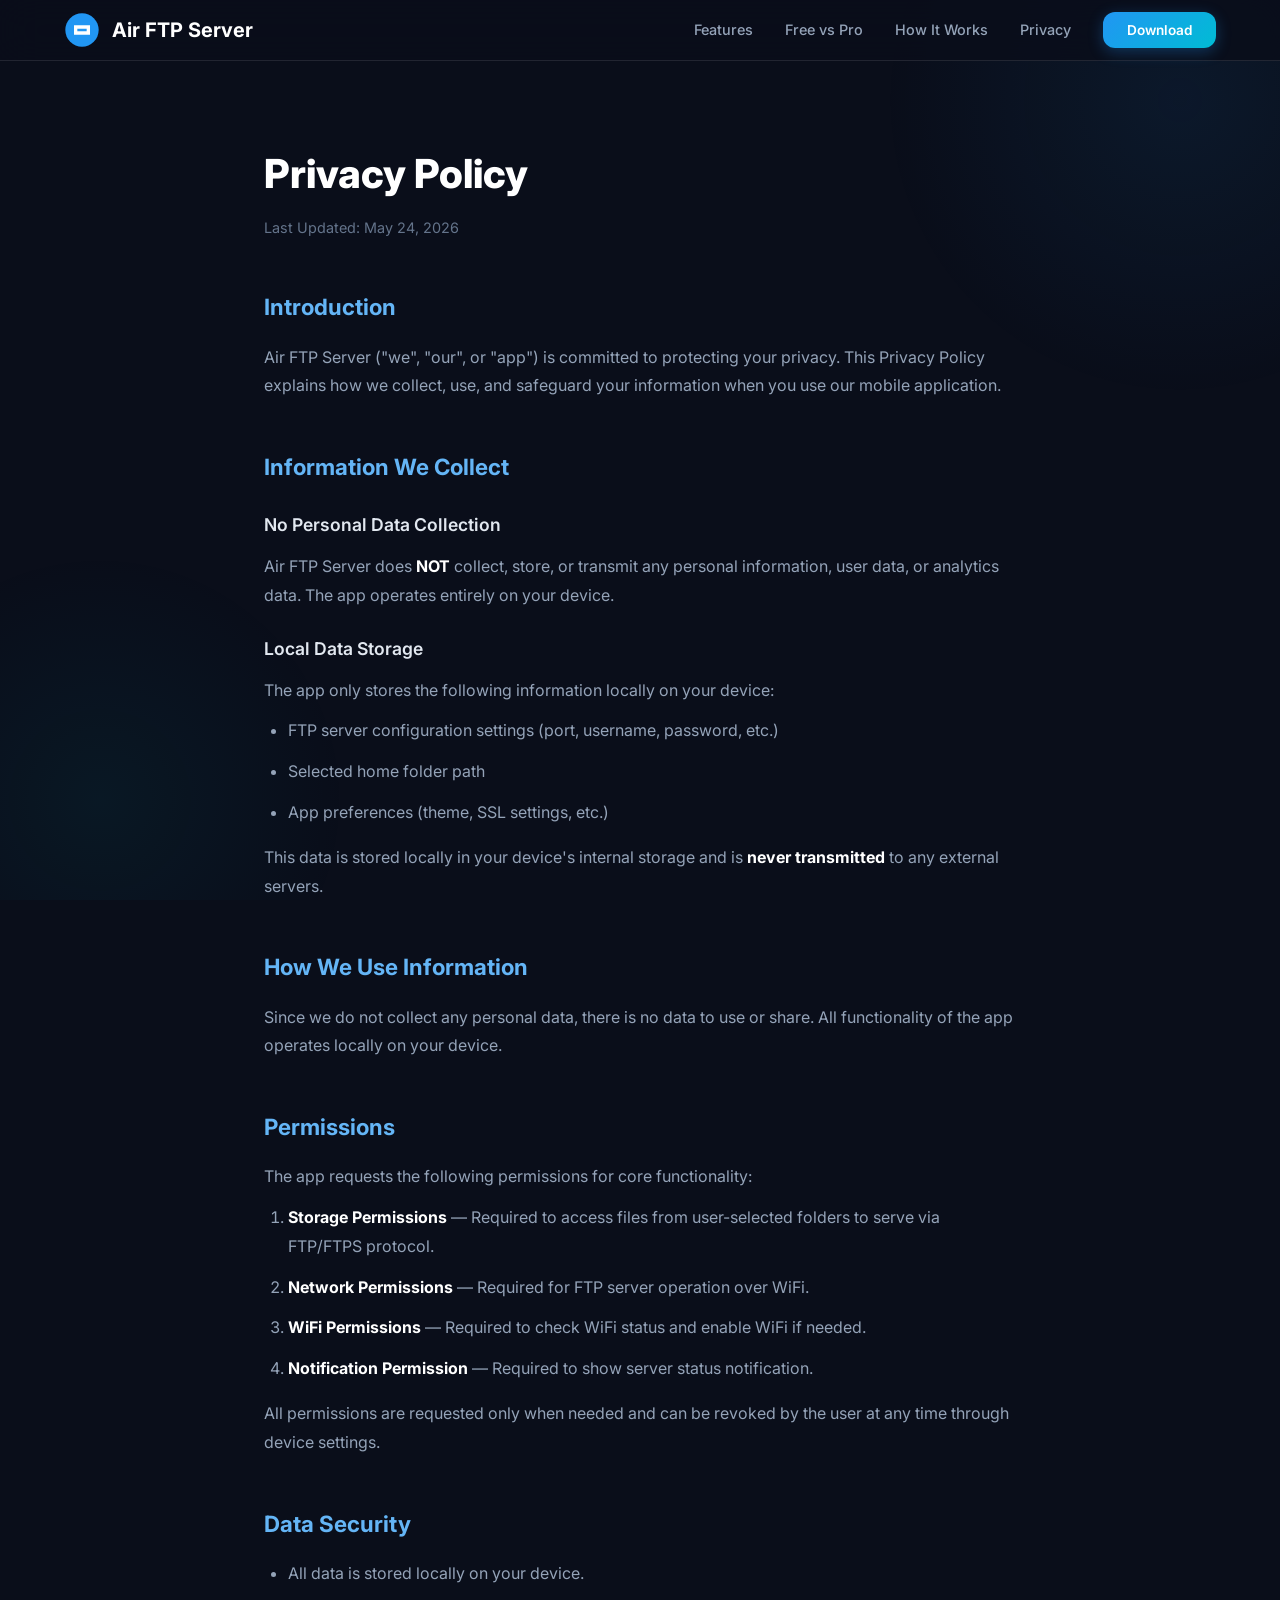
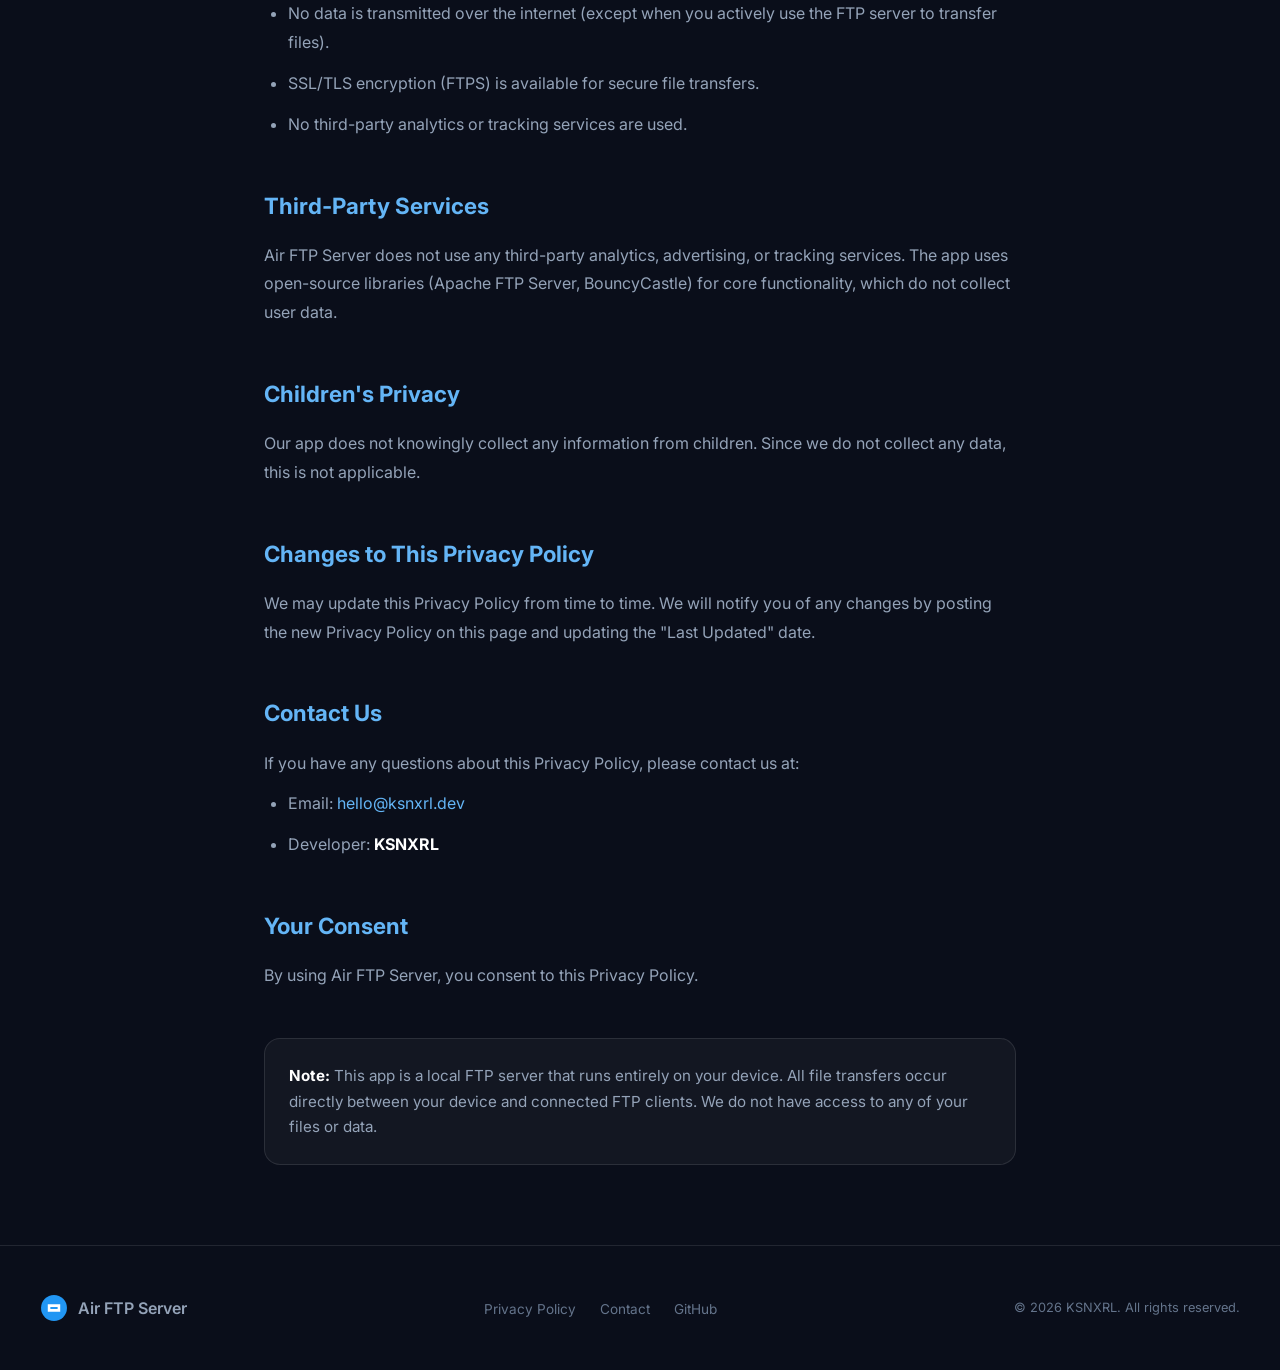
==== privacy.html @ 47eca58f "Initial commit of next-level premium Air FTP Server website" ====
<!DOCTYPE html>
<html lang="en">
<head>
    <meta charset="UTF-8">
    <meta name="viewport" content="width=device-width, initial-scale=1.0">
    <title>Privacy Policy — Air FTP Server</title>
    <meta name="description" content="Privacy Policy for Air FTP Server. We do not collect any personal data. Your privacy is our top priority.">
    <link rel="stylesheet" href="style.css">
    <link rel="icon" type="image/svg+xml" href="data:image/svg+xml,<svg xmlns='http://www.w3.org/2000/svg' viewBox='0 0 108 108'><circle cx='54' cy='54' r='50' fill='%232196F3'/><path d='M30,40 L78,40 L78,68 L30,68 Z M40,50 L68,50 L68,58 L40,58 Z' fill-rule='evenodd' fill='white'/></svg>">
</head>
<body>

    <!-- Animated Background -->
    <div class="bg-particles"></div>

    <!-- Navigation -->
    <nav class="navbar scrolled" id="navbar">
        <div class="nav-container">
            <a href="index.html" class="nav-brand">
                <svg viewBox="0 0 108 108" fill="none">
                    <circle cx="54" cy="54" r="50" fill="#2196F3"/>
                    <path d="M30,40 L78,40 L78,68 L30,68 Z M40,50 L68,50 L68,58 L40,58 Z" fill-rule="evenodd" fill="white"/>
                </svg>
                Air FTP Server
            </a>

            <ul class="nav-links" id="navLinks">
                <li><a href="index.html#features">Features</a></li>
                <li><a href="index.html#pro-features">Free vs Pro</a></li>
                <li><a href="index.html#how-it-works">How It Works</a></li>
                <li><a href="privacy.html">Privacy</a></li>
                <li><a href="index.html#download" class="nav-cta">Download</a></li>
            </ul>

            <button class="mobile-toggle" id="mobileToggle" aria-label="Toggle Menu">
                <span></span>
                <span></span>
                <span></span>
            </button>
        </div>
    </nav>

    <!-- Privacy Policy Content -->
    <main class="privacy-page">
        <h1>Privacy Policy</h1>
        <span class="privacy-date">Last Updated: May 24, 2026</span>

        <h2>Introduction</h2>
        <p>Air FTP Server ("we", "our", or "app") is committed to protecting your privacy. This Privacy Policy explains how we collect, use, and safeguard your information when you use our mobile application.</p>

        <h2>Information We Collect</h2>

        <h3 style="font-size:1.1rem; font-weight:600; margin-top:24px; margin-bottom:12px; color:#e2e8f0;">No Personal Data Collection</h3>
        <p>Air FTP Server does <strong>NOT</strong> collect, store, or transmit any personal information, user data, or analytics data. The app operates entirely on your device.</p>

        <h3 style="font-size:1.1rem; font-weight:600; margin-top:24px; margin-bottom:12px; color:#e2e8f0;">Local Data Storage</h3>
        <p>The app only stores the following information locally on your device:</p>
        <ul>
            <li>FTP server configuration settings (port, username, password, etc.)</li>
            <li>Selected home folder path</li>
            <li>App preferences (theme, SSL settings, etc.)</li>
        </ul>
        <p>This data is stored locally in your device's internal storage and is <strong>never transmitted</strong> to any external servers.</p>

        <h2>How We Use Information</h2>
        <p>Since we do not collect any personal data, there is no data to use or share. All functionality of the app operates locally on your device.</p>

        <h2>Permissions</h2>
        <p>The app requests the following permissions for core functionality:</p>
        <ol>
            <li><strong>Storage Permissions</strong> — Required to access files from user-selected folders to serve via FTP/FTPS protocol.</li>
            <li><strong>Network Permissions</strong> — Required for FTP server operation over WiFi.</li>
            <li><strong>WiFi Permissions</strong> — Required to check WiFi status and enable WiFi if needed.</li>
            <li><strong>Notification Permission</strong> — Required to show server status notification.</li>
        </ol>
        <p>All permissions are requested only when needed and can be revoked by the user at any time through device settings.</p>

        <h2>Data Security</h2>
        <ul>
            <li>All data is stored locally on your device.</li>
            <li>No data is transmitted over the internet (except when you actively use the FTP server to transfer files).</li>
            <li>SSL/TLS encryption (FTPS) is available for secure file transfers.</li>
            <li>No third-party analytics or tracking services are used.</li>
        </ul>

        <h2>Third-Party Services</h2>
        <p>Air FTP Server does not use any third-party analytics, advertising, or tracking services. The app uses open-source libraries (Apache FTP Server, BouncyCastle) for core functionality, which do not collect user data.</p>

        <h2>Children's Privacy</h2>
        <p>Our app does not knowingly collect any information from children. Since we do not collect any data, this is not applicable.</p>

        <h2>Changes to This Privacy Policy</h2>
        <p>We may update this Privacy Policy from time to time. We will notify you of any changes by posting the new Privacy Policy on this page and updating the "Last Updated" date.</p>

        <h2>Contact Us</h2>
        <p>If you have any questions about this Privacy Policy, please contact us at:</p>
        <ul>
            <li>Email: <a href="mailto:hello@ksnxrl.dev">hello@ksnxrl.dev</a></li>
            <li>Developer: <strong>KSNXRL</strong></li>
        </ul>

        <h2>Your Consent</h2>
        <p>By using Air FTP Server, you consent to this Privacy Policy.</p>

        <div class="privacy-note">
            <strong>Note:</strong> This app is a local FTP server that runs entirely on your device. All file transfers occur directly between your device and connected FTP clients. We do not have access to any of your files or data.
        </div>
    </main>

    <!-- Footer -->
    <footer class="footer">
        <div class="footer-content">
            <div class="footer-brand">
                <svg viewBox="0 0 108 108" fill="none" width="28" height="28">
                    <circle cx="54" cy="54" r="50" fill="#2196F3"/>
                    <path d="M30,40 L78,40 L78,68 L30,68 Z M40,50 L68,50 L68,58 L40,58 Z" fill-rule="evenodd" fill="white"/>
                </svg>
                Air FTP Server
            </div>

            <ul class="footer-links">
                <li><a href="privacy.html">Privacy Policy</a></li>
                <li><a href="mailto:hello@ksnxrl.dev">Contact</a></li>
                <li><a href="https://github.com/Kisu06/Air-FTP-Server" target="_blank" rel="noopener">GitHub</a></li>
            </ul>

            <span class="footer-copy">&copy; 2026 KSNXRL. All rights reserved.</span>
        </div>
    </footer>

    <!-- JavaScript -->
    <script src="script.js"></script>
</body>
</html>
---- style.css ----
/* ==========================================
   AIR FTP SERVER — Premium Website Stylesheet
   Design: Glassmorphism + Modern Dark UI
   ========================================== */

@import url('https://fonts.googleapis.com/css2?family=Inter:wght@300;400;500;600;700;800;900&display=swap');

/* ── CSS Custom Properties ── */
:root {
    --primary: #2196F3;
    --primary-light: #64B5F6;
    --primary-dark: #1565C0;
    --accent: #00E5FF;
    --bg-dark: #0A0E1A;
    --bg-card: rgba(255, 255, 255, 0.04);
    --bg-card-hover: rgba(255, 255, 255, 0.08);
    --glass: rgba(255, 255, 255, 0.06);
    --glass-border: rgba(255, 255, 255, 0.1);
    --text: #FFFFFF;
    --text-secondary: #94A3B8;
    --text-muted: #64748B;
    --gradient-primary: linear-gradient(135deg, #2196F3 0%, #00BCD4 100%);
    --gradient-hero: linear-gradient(180deg, #0A0E1A 0%, #0F172A 50%, #0A0E1A 100%);
    --gradient-glow: radial-gradient(ellipse at 50% 0%, rgba(33, 150, 243, 0.15) 0%, transparent 60%);
    --shadow-card: 0 8px 32px rgba(0, 0, 0, 0.3);
    --shadow-glow: 0 0 60px rgba(33, 150, 243, 0.15);
    --radius: 16px;
    --radius-sm: 12px;
    --radius-lg: 24px;
    --transition: all 0.3s cubic-bezier(0.4, 0, 0.2, 1);
}

/* ── Reset & Base ── */
*, *::before, *::after {
    margin: 0;
    padding: 0;
    box-sizing: border-box;
}

html {
    scroll-behavior: smooth;
    -webkit-font-smoothing: antialiased;
    -moz-osx-font-smoothing: grayscale;
}

body {
    font-family: 'Inter', -apple-system, BlinkMacSystemFont, sans-serif;
    background: var(--bg-dark);
    color: var(--text);
    line-height: 1.7;
    overflow-x: hidden;
}

a {
    color: var(--primary-light);
    text-decoration: none;
    transition: var(--transition);
}

a:hover {
    color: var(--accent);
}

/* ── Animated Background Particles ── */
.bg-particles {
    position: fixed;
    top: 0;
    left: 0;
    width: 100%;
    height: 100%;
    pointer-events: none;
    z-index: 0;
    overflow: hidden;
}

.bg-particles::before {
    content: '';
    position: absolute;
    width: 600px;
    height: 600px;
    background: radial-gradient(circle, rgba(33, 150, 243, 0.08) 0%, transparent 70%);
    top: -200px;
    right: -200px;
    animation: float-orb 15s ease-in-out infinite;
}

.bg-particles::after {
    content: '';
    position: absolute;
    width: 500px;
    height: 500px;
    background: radial-gradient(circle, rgba(0, 188, 212, 0.06) 0%, transparent 70%);
    bottom: -150px;
    left: -150px;
    animation: float-orb 20s ease-in-out infinite reverse;
}

@keyframes float-orb {
    0%, 100% { transform: translate(0, 0) scale(1); }
    25% { transform: translate(50px, -30px) scale(1.1); }
    50% { transform: translate(-20px, 50px) scale(0.95); }
    75% { transform: translate(30px, 20px) scale(1.05); }
}

/* ── Navigation ── */
.navbar {
    position: fixed;
    top: 0;
    left: 0;
    right: 0;
    z-index: 1000;
    padding: 16px 0;
    transition: var(--transition);
    backdrop-filter: blur(0px);
}

.navbar.scrolled {
    background: rgba(10, 14, 26, 0.85);
    backdrop-filter: blur(20px);
    border-bottom: 1px solid var(--glass-border);
    padding: 12px 0;
}

.nav-container {
    max-width: 1200px;
    margin: 0 auto;
    padding: 0 24px;
    display: flex;
    align-items: center;
    justify-content: space-between;
}

.nav-brand {
    display: flex;
    align-items: center;
    gap: 12px;
    font-weight: 700;
    font-size: 1.25rem;
    color: var(--text);
}

.nav-brand svg {
    width: 36px;
    height: 36px;
}

.nav-links {
    display: flex;
    align-items: center;
    gap: 32px;
    list-style: none;
}

.nav-links a {
    color: var(--text-secondary);
    font-size: 0.9rem;
    font-weight: 500;
    position: relative;
    padding: 4px 0;
}

.nav-links a::after {
    content: '';
    position: absolute;
    bottom: -2px;
    left: 0;
    width: 0;
    height: 2px;
    background: var(--gradient-primary);
    transition: var(--transition);
    border-radius: 2px;
}

.nav-links a:hover {
    color: var(--text);
}

.nav-links a:hover::after {
    width: 100%;
}

.nav-cta {
    background: var(--gradient-primary) !important;
    color: white !important;
    padding: 10px 24px !important;
    border-radius: var(--radius-sm) !important;
    font-weight: 600 !important;
    font-size: 0.85rem !important;
    box-shadow: 0 4px 15px rgba(33, 150, 243, 0.3);
    transition: var(--transition);
}

.nav-cta:hover {
    transform: translateY(-2px);
    box-shadow: 0 6px 25px rgba(33, 150, 243, 0.4);
}

/* ── Mobile Menu ── */
.mobile-toggle {
    display: none;
    flex-direction: column;
    gap: 5px;
    background: none;
    border: none;
    cursor: pointer;
    padding: 4px;
}

.mobile-toggle span {
    width: 24px;
    height: 2px;
    background: var(--text);
    border-radius: 2px;
    transition: var(--transition);
}

/* ── Hero Section (2-Column Grid) ── */
.hero {
    min-height: 100vh;
    display: flex;
    align-items: center;
    justify-content: center;
    position: relative;
    padding: 140px 24px 80px;
    background: var(--gradient-hero);
}

.hero::before {
    content: '';
    position: absolute;
    top: 0;
    left: 0;
    right: 0;
    bottom: 0;
    background: var(--gradient-glow);
    pointer-events: none;
}

.hero-grid {
    display: grid;
    grid-template-columns: 1.1fr 0.9fr;
    gap: 48px;
    max-width: 1200px;
    margin: 0 auto;
    align-items: center;
    position: relative;
    z-index: 1;
}

.hero-text {
    text-align: left;
}

.hero-badge {
    display: inline-flex;
    align-items: center;
    gap: 8px;
    background: var(--glass);
    border: 1px solid var(--glass-border);
    border-radius: 100px;
    padding: 8px 20px;
    font-size: 0.8rem;
    font-weight: 500;
    color: var(--primary-light);
    margin-bottom: 24px;
    animation: fadeInUp 0.8s ease-out;
}

.hero-badge .dot {
    width: 8px;
    height: 8px;
    background: #4CAF50;
    border-radius: 50%;
    animation: pulse-dot 2s ease-in-out infinite;
}

@keyframes pulse-dot {
    0%, 100% { opacity: 1; transform: scale(1); }
    50% { opacity: 0.5; transform: scale(1.3); }
}

.hero h1 {
    font-size: clamp(2.25rem, 5vw, 3.75rem);
    font-weight: 800;
    line-height: 1.15;
    margin-bottom: 20px;
    animation: fadeInUp 0.8s ease-out 0.1s both;
    letter-spacing: -0.02em;
}

.hero h1 .gradient-text {
    background: var(--gradient-primary);
    -webkit-background-clip: text;
    background-clip: text;
    -webkit-text-fill-color: transparent;
}

.hero p.hero-desc {
    font-size: clamp(0.95rem, 1.8vw, 1.15rem);
    color: var(--text-secondary);
    max-width: 540px;
    margin-bottom: 36px;
    animation: fadeInUp 0.8s ease-out 0.2s both;
}

.hero-actions {
    display: flex;
    align-items: center;
    gap: 16px;
    flex-wrap: wrap;
    animation: fadeInUp 0.8s ease-out 0.3s both;
    margin-bottom: 48px;
}

.btn-primary {
    display: inline-flex;
    align-items: center;
    gap: 10px;
    background: var(--gradient-primary);
    color: white;
    padding: 14px 28px;
    border-radius: var(--radius-sm);
    font-weight: 600;
    font-size: 0.95rem;
    border: none;
    cursor: pointer;
    box-shadow: 0 4px 20px rgba(33, 150, 243, 0.35);
    transition: var(--transition);
}

.btn-primary:hover {
    transform: translateY(-3px);
    box-shadow: 0 8px 30px rgba(33, 150, 243, 0.45);
    color: white;
}

.btn-secondary {
    display: inline-flex;
    align-items: center;
    gap: 10px;
    background: var(--glass);
    color: var(--text);
    padding: 14px 28px;
    border-radius: var(--radius-sm);
    font-weight: 600;
    font-size: 0.95rem;
    border: 1px solid var(--glass-border);
    cursor: pointer;
    transition: var(--transition);
}

.btn-secondary:hover {
    background: var(--bg-card-hover);
    transform: translateY(-3px);
    color: var(--text);
}

/* ── App Mockup / Visual (Right Column) ── */
.hero-visual {
    display: flex;
    justify-content: center;
    align-items: center;
    position: relative;
    animation: fadeInUp 1s ease-out 0.3s both;
}

.phone-mockup {
    width: 320px;
    height: 640px;
    background: #0d1222;
    border: 12px solid #1e293b;
    border-radius: 40px;
    box-shadow: 0 25px 50px -12px rgba(0,0,0,0.5), 0 0 40px rgba(33, 150, 243, 0.2);
    position: relative;
    overflow: hidden;
    display: flex;
    flex-direction: column;
}

/* Phone Notch */
.phone-mockup::before {
    content: '';
    position: absolute;
    top: 0;
    left: 50%;
    transform: translateX(-50%);
    width: 140px;
    height: 25px;
    background: #1e293b;
    border-bottom-left-radius: 18px;
    border-bottom-right-radius: 18px;
    z-index: 10;
}

/* Phone Screen UI */
.screen-header {
    background: #121a2e;
    padding: 36px 16px 12px;
    display: flex;
    justify-content: space-between;
    align-items: center;
    border-bottom: 1px solid rgba(255,255,255,0.05);
}

.screen-title {
    font-weight: 700;
    font-size: 1.05rem;
    color: var(--text);
    display: flex;
    align-items: center;
    gap: 8px;
}

.screen-title svg {
    width: 20px;
    height: 20px;
}

.screen-body {
    flex: 1;
    padding: 16px;
    display: flex;
    flex-direction: column;
    gap: 16px;
    overflow-y: auto;
}

/* Status Card */
.mock-status-card {
    background: rgba(76, 175, 80, 0.08);
    border: 1px solid rgba(76, 175, 80, 0.25);
    border-radius: var(--radius-sm);
    padding: 14px;
    text-align: center;
    transition: var(--transition);
}

.mock-status-card.stopped {
    background: rgba(239, 68, 68, 0.08);
    border-color: rgba(239, 68, 68, 0.25);
}

.status-indicator {
    display: inline-flex;
    align-items: center;
    gap: 8px;
    font-weight: 700;
    font-size: 0.9rem;
    color: #4CAF50;
    text-transform: uppercase;
}

.mock-status-card.stopped .status-indicator {
    color: #ef4444;
}

.status-dot {
    width: 8px;
    height: 8px;
    background: #4CAF50;
    border-radius: 50%;
    box-shadow: 0 0 10px #4CAF50;
}

.mock-status-card.stopped .status-dot {
    background: #ef4444;
    box-shadow: none;
}

/* Server URL Card */
.mock-info-card {
    background: rgba(255,255,255,0.03);
    border: 1px solid rgba(255,255,255,0.06);
    border-radius: var(--radius-sm);
    padding: 16px;
}

.mock-info-label {
    font-size: 0.75rem;
    color: var(--text-secondary);
    margin-bottom: 4px;
}

.mock-info-value {
    font-family: monospace;
    font-size: 0.95rem;
    color: var(--accent);
    font-weight: 600;
    word-break: break-all;
}

/* Toggle Power Button */
.mock-power-btn {
    width: 100px;
    height: 100px;
    border-radius: 50%;
    background: linear-gradient(135deg, #2196F3 0%, #00BCD4 100%);
    box-shadow: 0 8px 24px rgba(33, 150, 243, 0.3);
    margin: 12px auto;
    display: flex;
    align-items: center;
    justify-content: center;
    cursor: pointer;
    transition: var(--transition);
    border: none;
    color: white;
}

.mock-power-btn:hover {
    transform: scale(1.05);
}

.mock-power-btn svg {
    width: 36px;
    height: 36px;
}

.mock-power-btn.stopped {
    background: #334155;
    box-shadow: none;
}

/* Real-time Stats Inside Mockup */
.mock-stats-grid {
    display: grid;
    grid-template-columns: 1fr 1fr;
    gap: 12px;
}

.mock-stat-box {
    background: rgba(255,255,255,0.02);
    border: 1px solid rgba(255,255,255,0.05);
    border-radius: 8px;
    padding: 10px;
    text-align: center;
}

.mock-stat-num {
    font-weight: 700;
    font-size: 1rem;
    color: var(--text);
}

.mock-stat-lbl {
    font-size: 0.7rem;
    color: var(--text-muted);
}

/* ── Stats Bar ── */
.stats-bar {
    display: grid;
    grid-template-columns: repeat(3, 1fr);
    gap: 24px;
    max-width: 600px;
    margin-top: 24px;
    animation: fadeInUp 0.8s ease-out 0.4s both;
}

.stat-item {
    text-align: left;
}

.stat-value {
    font-size: 1.75rem;
    font-weight: 800;
    background: var(--gradient-primary);
    -webkit-background-clip: text;
    background-clip: text;
    -webkit-text-fill-color: transparent;
}

.stat-label {
    font-size: 0.8rem;
    color: var(--text-muted);
    margin-top: 4px;
}

/* ── Sections ── */
.section {
    padding: 100px 24px;
    position: relative;
    z-index: 1;
}

.section-header {
    text-align: center;
    max-width: 600px;
    margin: 0 auto 64px;
}

.section-tag {
    display: inline-block;
    font-size: 0.8rem;
    font-weight: 600;
    color: var(--primary-light);
    text-transform: uppercase;
    letter-spacing: 2px;
    margin-bottom: 16px;
}

.section-title {
    font-size: clamp(1.75rem, 4vw, 2.75rem);
    font-weight: 800;
    margin-bottom: 16px;
    letter-spacing: -0.02em;
}

.section-desc {
    font-size: 1.05rem;
    color: var(--text-secondary);
}

/* ── Features Grid ── */
.features-grid {
    max-width: 1200px;
    margin: 0 auto;
    display: grid;
    grid-template-columns: repeat(auto-fit, minmax(320px, 1fr));
    gap: 24px;
}

.feature-card {
    background: var(--bg-card);
    border: 1px solid var(--glass-border);
    border-radius: var(--radius);
    padding: 36px;
    transition: var(--transition);
    position: relative;
    overflow: hidden;
}

.feature-card::before {
    content: '';
    position: absolute;
    top: 0;
    left: 0;
    right: 0;
    height: 3px;
    background: var(--gradient-primary);
    opacity: 0;
    transition: var(--transition);
}

.feature-card:hover {
    background: var(--bg-card-hover);
    border-color: rgba(33, 150, 243, 0.2);
    transform: translateY(-4px);
    box-shadow: var(--shadow-glow);
}

.feature-card:hover::before {
    opacity: 1;
}

.feature-icon {
    width: 52px;
    height: 52px;
    border-radius: var(--radius-sm);
    background: rgba(33, 150, 243, 0.1);
    display: flex;
    align-items: center;
    justify-content: center;
    font-size: 1.5rem;
    margin-bottom: 20px;
}

.feature-card h3 {
    font-size: 1.2rem;
    font-weight: 700;
    margin-bottom: 10px;
}

.feature-card p {
    color: var(--text-secondary);
    font-size: 0.95rem;
    line-height: 1.6;
}

/* ── Free vs Pro Feature Comparison Table ── */
.comparison-section {
    background: rgba(255,255,255,0.01);
}

.comparison-wrapper {
    max-width: 900px;
    margin: 0 auto;
    background: var(--bg-card);
    border: 1px solid var(--glass-border);
    border-radius: var(--radius);
    overflow: hidden;
    box-shadow: var(--shadow-card);
}

.comparison-table {
    width: 100%;
    border-collapse: collapse;
    text-align: left;
}

.comparison-table th, .comparison-table td {
    padding: 18px 24px;
    border-bottom: 1px solid var(--glass-border);
}

.comparison-table th {
    background: rgba(255,255,255,0.02);
    font-weight: 700;
    font-size: 1rem;
}

.comparison-table tr:last-child td {
    border-bottom: none;
}

.comparison-table td {
    font-size: 0.95rem;
    color: var(--text-secondary);
}

.comparison-table td strong {
    color: var(--text);
}

.pro-badge-mini {
    display: inline-block;
    background: #FFE0B2;
    color: #E65100;
    font-size: 0.7rem;
    font-weight: 800;
    padding: 2px 8px;
    border-radius: 4px;
    margin-left: 8px;
    text-transform: uppercase;
}

.check-icon {
    color: #4CAF50;
    font-weight: 700;
}

.cross-icon {
    color: #ef4444;
    font-weight: 700;
}

/* ── How It Works ── */
.steps-grid {
    max-width: 900px;
    margin: 0 auto;
    display: grid;
    grid-template-columns: repeat(auto-fit, minmax(250px, 1fr));
    gap: 32px;
    counter-reset: step;
}

.step-card {
    text-align: center;
    padding: 32px;
    counter-increment: step;
    position: relative;
}

.step-number {
    width: 64px;
    height: 64px;
    border-radius: 50%;
    background: var(--glass);
    border: 2px solid var(--glass-border);
    display: flex;
    align-items: center;
    justify-content: center;
    font-size: 1.5rem;
    font-weight: 800;
    color: var(--primary-light);
    margin: 0 auto 20px;
}

.step-card h3 {
    font-size: 1.15rem;
    font-weight: 700;
    margin-bottom: 10px;
}

.step-card p {
    color: var(--text-secondary);
    font-size: 0.9rem;
}

/* ── CTA Section ── */
.cta-section {
    text-align: center;
    padding: 100px 24px;
}

.cta-box {
    max-width: 700px;
    margin: 0 auto;
    background: var(--bg-card);
    border: 1px solid var(--glass-border);
    border-radius: var(--radius-lg);
    padding: 64px 48px;
    position: relative;
    overflow: hidden;
}

.cta-box::before {
    content: '';
    position: absolute;
    top: -50%;
    left: -50%;
    width: 200%;
    height: 200%;
    background: radial-gradient(circle at center, rgba(33, 150, 243, 0.05) 0%, transparent 50%);
    pointer-events: none;
}

.cta-box h2 {
    font-size: 2rem;
    font-weight: 800;
    margin-bottom: 16px;
}

.cta-box p {
    color: var(--text-secondary);
    margin-bottom: 32px;
    font-size: 1.05rem;
}

/* ── Footer ── */
.footer {
    padding: 48px 24px;
    border-top: 1px solid var(--glass-border);
    position: relative;
    z-index: 1;
}

.footer-content {
    max-width: 1200px;
    margin: 0 auto;
    display: flex;
    align-items: center;
    justify-content: space-between;
    flex-wrap: wrap;
    gap: 16px;
}

.footer-brand {
    display: flex;
    align-items: center;
    gap: 10px;
    font-weight: 600;
    color: var(--text-secondary);
}

.footer-brand svg {
    width: 28px;
    height: 28px;
}

.footer-links {
    display: flex;
    gap: 24px;
    list-style: none;
}

.footer-links a {
    color: var(--text-muted);
    font-size: 0.85rem;
}

.footer-links a:hover {
    color: var(--text);
}

.footer-copy {
    color: var(--text-muted);
    font-size: 0.8rem;
}

/* ── Privacy Policy Page ── */
.privacy-page {
    max-width: 800px;
    margin: 0 auto;
    padding: 140px 24px 80px;
    position: relative;
    z-index: 1;
}

.privacy-page h1 {
    font-size: 2.5rem;
    font-weight: 800;
    margin-bottom: 8px;
}

.privacy-date {
    color: var(--text-muted);
    font-size: 0.9rem;
    margin-bottom: 48px;
    display: block;
}

.privacy-page h2 {
    font-size: 1.4rem;
    font-weight: 700;
    margin-top: 48px;
    margin-bottom: 16px;
    color: var(--primary-light);
}

.privacy-page p, .privacy-page li {
    color: var(--text-secondary);
    font-size: 1rem;
    line-height: 1.8;
    margin-bottom: 12px;
}

.privacy-page ul, .privacy-page ol {
    padding-left: 24px;
    margin-bottom: 16px;
}

.privacy-page strong {
    color: var(--text);
}

.privacy-note {
    background: var(--bg-card);
    border: 1px solid var(--glass-border);
    border-radius: var(--radius);
    padding: 24px;
    margin-top: 48px;
    color: var(--text-secondary);
    font-size: 0.95rem;
}

/* ── Animations ── */
@keyframes fadeInUp {
    from {
        opacity: 0;
        transform: translateY(30px);
    }
    to {
        opacity: 1;
        transform: translateY(0);
    }
}

.animate-on-scroll {
    opacity: 0;
    transform: translateY(30px);
    transition: opacity 0.6s ease-out, transform 0.6s ease-out;
}

.animate-on-scroll.visible {
    opacity: 1;
    transform: translateY(0);
}

/* ── Responsive ── */
@media (max-width: 992px) {
    .hero-grid {
        grid-template-columns: 1fr;
        text-align: center;
        gap: 64px;
    }

    .hero-text {
        text-align: center;
    }

    .hero p.hero-desc {
        margin: 0 auto 36px;
    }

    .hero-actions {
        justify-content: center;
    }

    .stats-bar {
        margin: 0 auto;
    }
}

@media (max-width: 768px) {
    .nav-links {
        display: none;
        position: absolute;
        top: 100%;
        left: 0;
        right: 0;
        background: rgba(10, 14, 26, 0.95);
        backdrop-filter: blur(20px);
        flex-direction: column;
        padding: 24px;
        gap: 16px;
        border-bottom: 1px solid var(--glass-border);
    }

    .nav-links.active {
        display: flex;
    }

    .mobile-toggle {
        display: flex;
    }

    .stats-bar {
        grid-template-columns: repeat(3, 1fr);
        gap: 16px;
    }

    .stat-value {
        font-size: 1.4rem;
    }

    .features-grid {
        grid-template-columns: 1fr;
    }

    .steps-grid {
        grid-template-columns: 1fr;
    }

    .hero-actions {
        flex-direction: column;
    }

    .btn-primary, .btn-secondary {
        width: 100%;
        justify-content: center;
    }

    .footer-content {
        flex-direction: column;
        text-align: center;
    }

    .cta-box {
        padding: 48px 24px;
    }
}
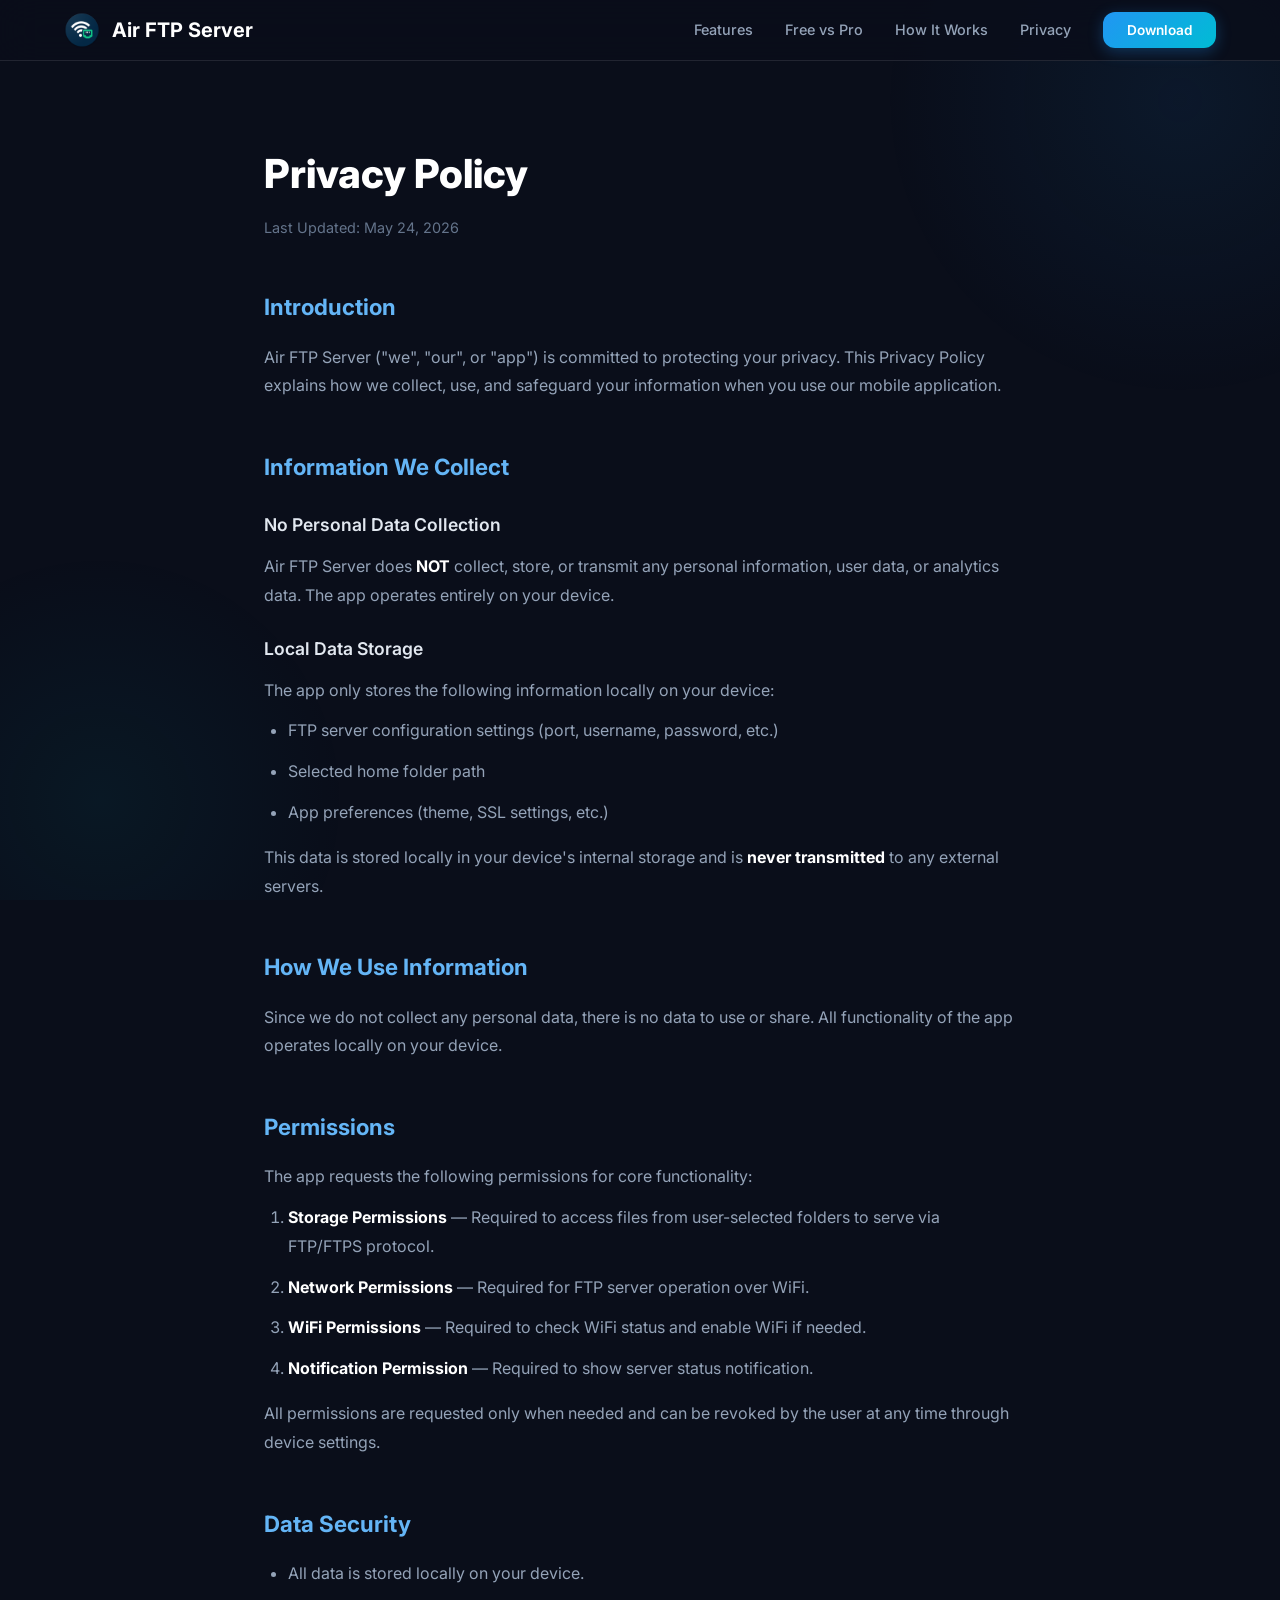
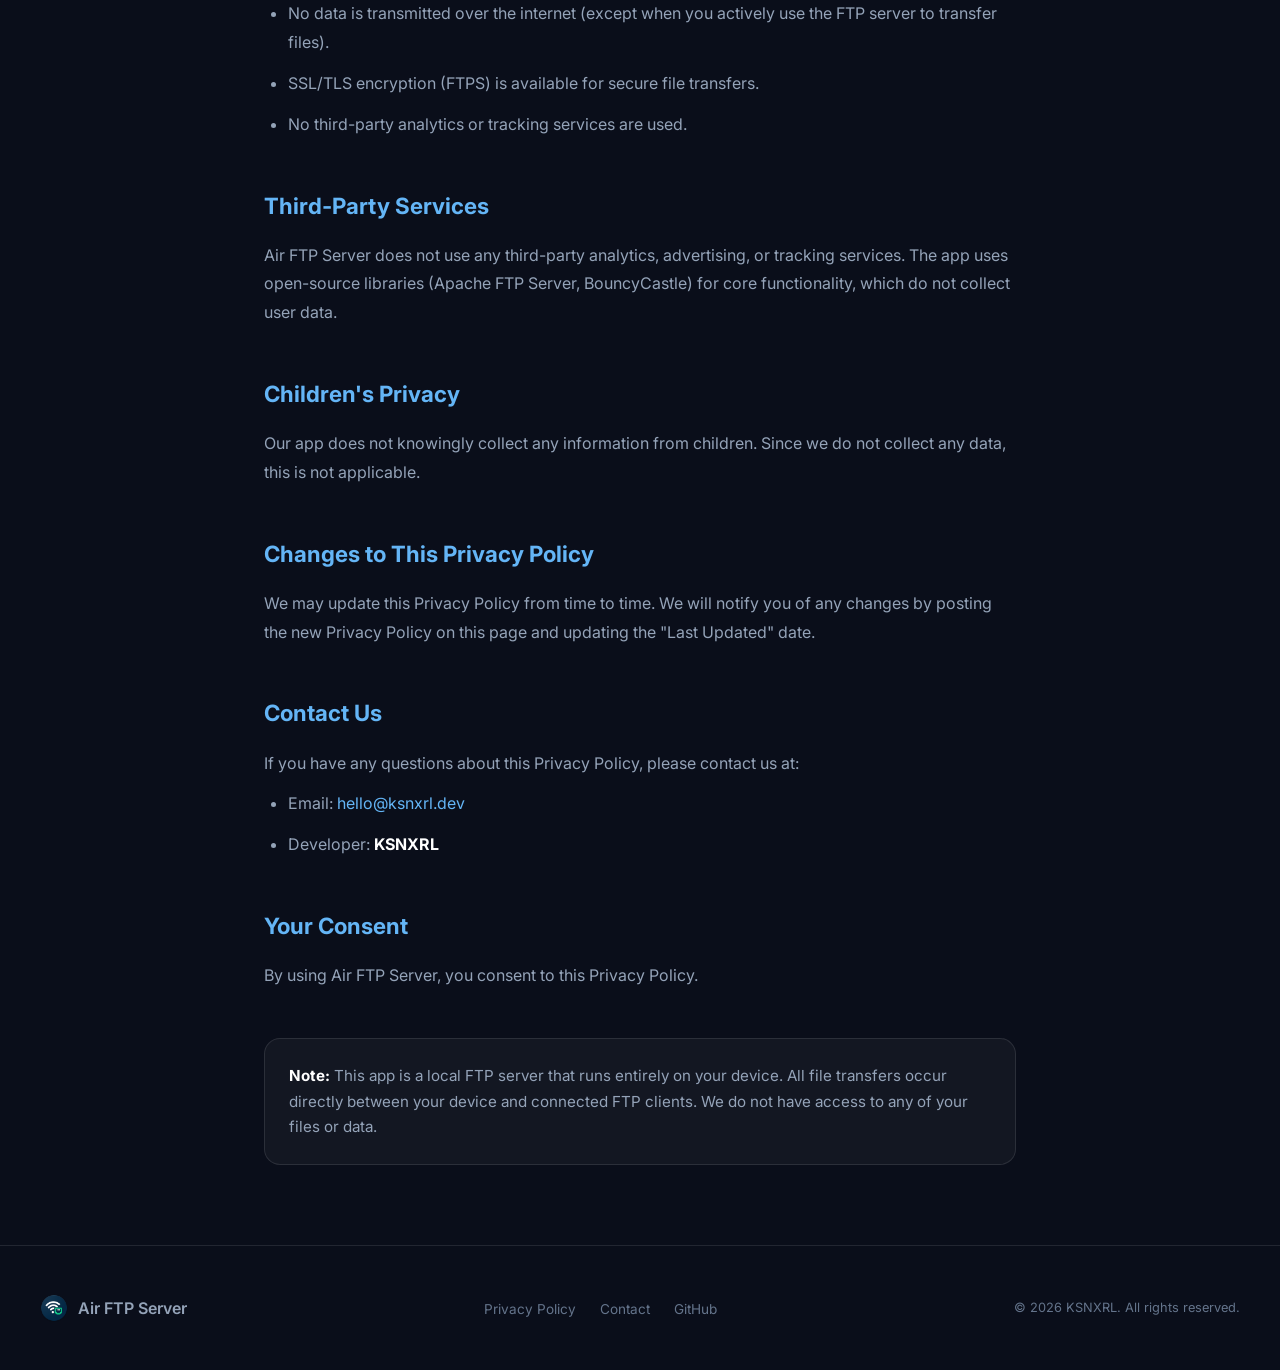
==== commit b5577215: "Update website logo to actual high-res PNG and replace emojis with modern inline SVG vector icons" ====
--- a/privacy.html
+++ b/privacy.html
@@ -6,7 +6,7 @@
     <title>Privacy Policy — Air FTP Server</title>
     <meta name="description" content="Privacy Policy for Air FTP Server. We do not collect any personal data. Your privacy is our top priority.">
     <link rel="stylesheet" href="style.css">
-    <link rel="icon" type="image/svg+xml" href="data:image/svg+xml,<svg xmlns='http://www.w3.org/2000/svg' viewBox='0 0 108 108'><circle cx='54' cy='54' r='50' fill='%232196F3'/><path d='M30,40 L78,40 L78,68 L30,68 Z M40,50 L68,50 L68,58 L40,58 Z' fill-rule='evenodd' fill='white'/></svg>">
+    <link rel="icon" type="image/png" href="logo.png">
 </head>
 <body>
 
@@ -17,10 +17,7 @@
     <nav class="navbar scrolled" id="navbar">
         <div class="nav-container">
             <a href="index.html" class="nav-brand">
-                <svg viewBox="0 0 108 108" fill="none">
-                    <circle cx="54" cy="54" r="50" fill="#2196F3"/>
-                    <path d="M30,40 L78,40 L78,68 L30,68 Z M40,50 L68,50 L68,58 L40,58 Z" fill-rule="evenodd" fill="white"/>
-                </svg>
+                <img src="logo.png" alt="Air FTP Server Logo" style="width: 36px; height: 36px; border-radius: 8px;">
                 Air FTP Server
             </a>
 
@@ -111,10 +108,7 @@
     <footer class="footer">
         <div class="footer-content">
             <div class="footer-brand">
-                <svg viewBox="0 0 108 108" fill="none" width="28" height="28">
-                    <circle cx="54" cy="54" r="50" fill="#2196F3"/>
-                    <path d="M30,40 L78,40 L78,68 L30,68 Z M40,50 L68,50 L68,58 L40,58 Z" fill-rule="evenodd" fill="white"/>
-                </svg>
+                <img src="logo.png" alt="Air FTP Server Logo" style="width: 28px; height: 28px; border-radius: 6px;">
                 Air FTP Server
             </div>
 
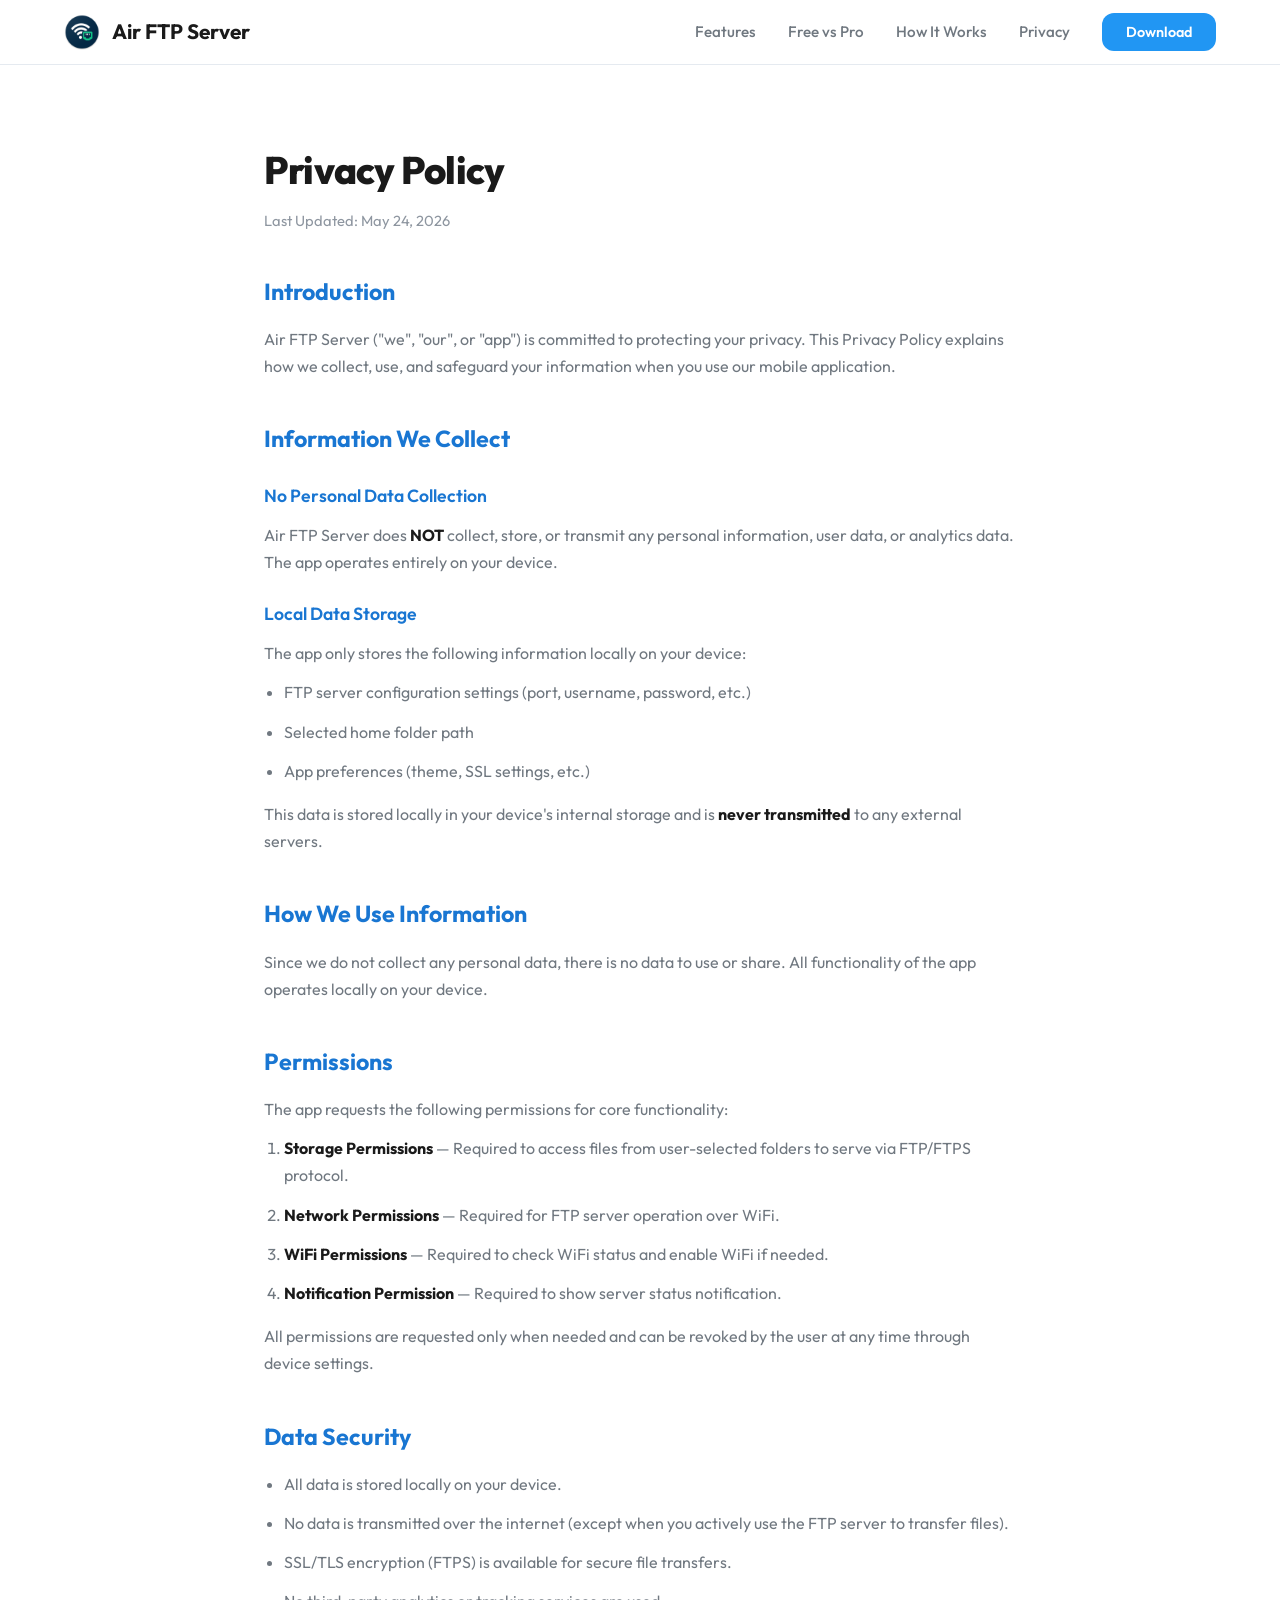
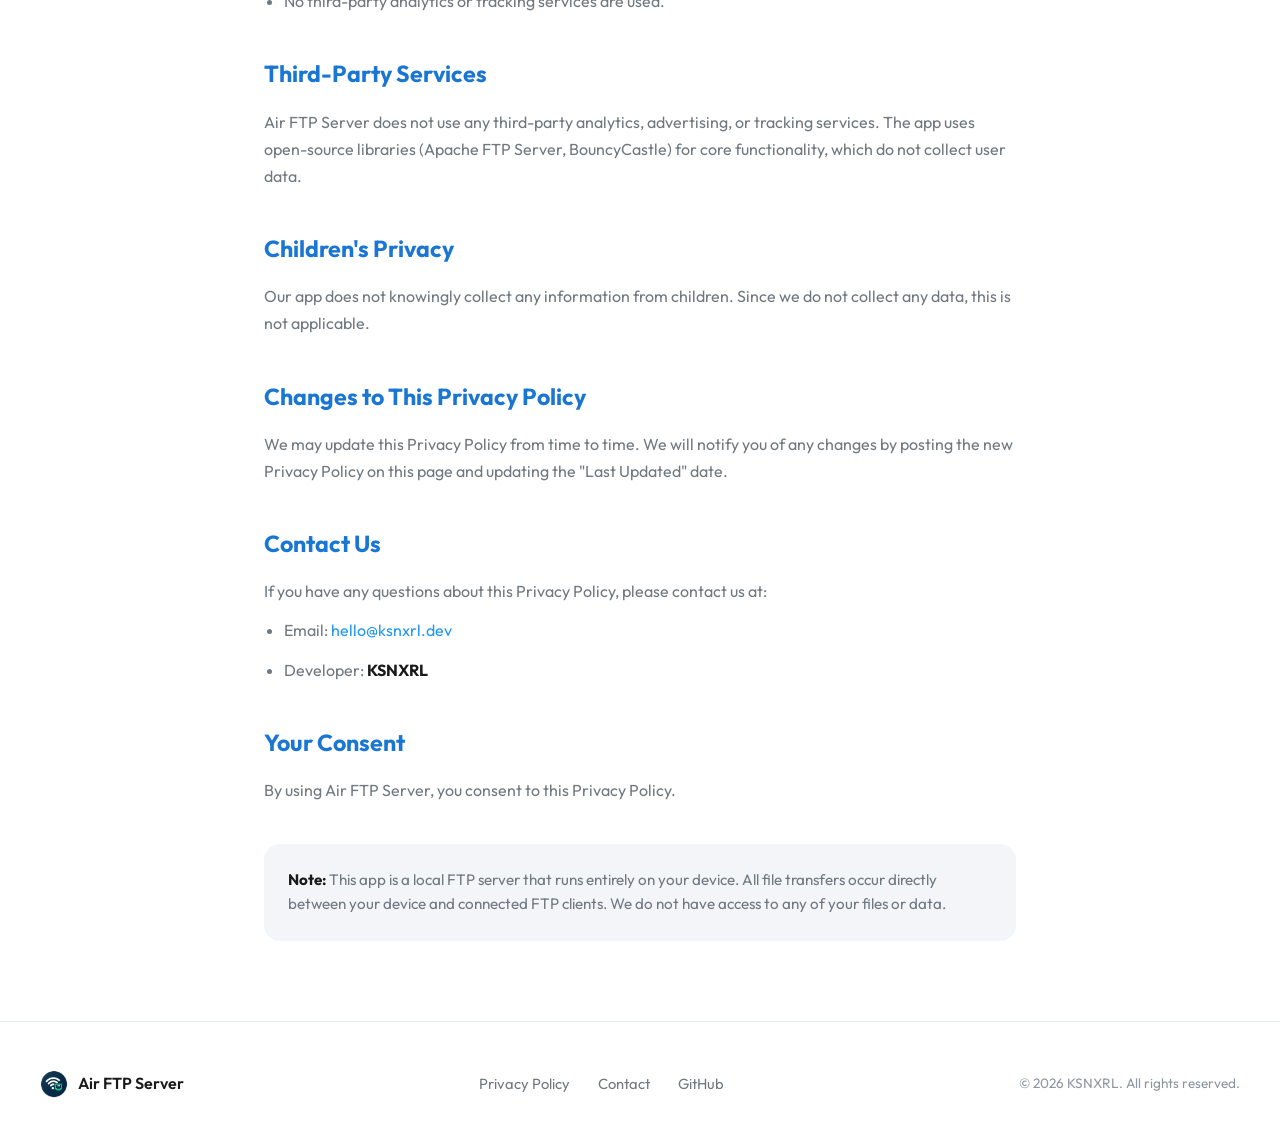
==== commit 3b40024e: "style: realign website colors and flat cards with authentic Android Material 3 design" ====
--- a/privacy.html
+++ b/privacy.html
@@ -47,10 +47,10 @@
 
         <h2>Information We Collect</h2>
 
-        <h3 style="font-size:1.1rem; font-weight:600; margin-top:24px; margin-bottom:12px; color:#e2e8f0;">No Personal Data Collection</h3>
+        <h3 style="font-size:1.1rem; font-weight:600; margin-top:24px; margin-bottom:12px; color:var(--primary-dark);">No Personal Data Collection</h3>
         <p>Air FTP Server does <strong>NOT</strong> collect, store, or transmit any personal information, user data, or analytics data. The app operates entirely on your device.</p>
 
-        <h3 style="font-size:1.1rem; font-weight:600; margin-top:24px; margin-bottom:12px; color:#e2e8f0;">Local Data Storage</h3>
+        <h3 style="font-size:1.1rem; font-weight:600; margin-top:24px; margin-bottom:12px; color:var(--primary-dark);">Local Data Storage</h3>
         <p>The app only stores the following information locally on your device:</p>
         <ul>
             <li>FTP server configuration settings (port, username, password, etc.)</li>
--- a/style.css
+++ b/style.css
@@ -1,33 +1,36 @@
-/* ==========================================
-   AIR FTP SERVER — Premium Website Stylesheet
-   Design: Glassmorphism + Modern Dark UI
-   ========================================== */
-
-@import url('https://fonts.googleapis.com/css2?family=Inter:wght@300;400;500;600;700;800;900&display=swap');
-
-/* ── CSS Custom Properties ── */
+/* ==========================================================================
+   AIR FTP SERVER — Premium Website Stylesheet (Authentic Light Material 3)
+   Swaps neon/AI drop shadows for the actual flat Material 3 layout used in the app.
+   Page Background: #FFFFFF | Card Background: #F3F5F9 | Accents: #2196F3
+   ========================================================================== */
+
+@import url('https://fonts.googleapis.com/css2?family=Outfit:wght@300;400;500;600;700;800&family=Roboto+Mono:wght@400;500;700&display=swap');
+
+/* ── CSS Custom Properties (Mapped directly to Android resources) ── */
 :root {
     --primary: #2196F3;
-    --primary-light: #64B5F6;
-    --primary-dark: #1565C0;
-    --accent: #00E5FF;
-    --bg-dark: #0A0E1A;
-    --bg-card: rgba(255, 255, 255, 0.04);
-    --bg-card-hover: rgba(255, 255, 255, 0.08);
-    --glass: rgba(255, 255, 255, 0.06);
-    --glass-border: rgba(255, 255, 255, 0.1);
-    --text: #FFFFFF;
-    --text-secondary: #94A3B8;
-    --text-muted: #64748B;
-    --gradient-primary: linear-gradient(135deg, #2196F3 0%, #00BCD4 100%);
-    --gradient-hero: linear-gradient(180deg, #0A0E1A 0%, #0F172A 50%, #0A0E1A 100%);
-    --gradient-glow: radial-gradient(ellipse at 50% 0%, rgba(33, 150, 243, 0.15) 0%, transparent 60%);
-    --shadow-card: 0 8px 32px rgba(0, 0, 0, 0.3);
-    --shadow-glow: 0 0 60px rgba(33, 150, 243, 0.15);
+    --primary-dark: #1976D2;
+    --accent: #00BCD4;
+    --bg-page: #FFFFFF;       /* App background color */
+    --bg-card: #F3F5F9;       /* App card background color */
+    --bg-card-hover: #E5EAF0;  /* Muted touch hover color */
+    --border-color: #E5EAF0;   /* App divider color */
+    
+    /* Elegant Dark Slate Texts */
+    --text-primary: #1A1A1A;
+    --text-secondary: #707880;
+    --text-muted: #8E96A0;
+    
+    /* Semantic Actions */
+    --success: #4CAF50;
+    --error: #FF5252;
+    --warning: #FFC107;
+    
+    /* Layout Constants */
     --radius: 16px;
     --radius-sm: 12px;
     --radius-lg: 24px;
-    --transition: all 0.3s cubic-bezier(0.4, 0, 0.2, 1);
+    --transition: all 0.2s cubic-bezier(0.4, 0, 0.2, 1);
 }
 
 /* ── Reset & Base ── */
@@ -44,62 +47,21 @@
 }
 
 body {
-    font-family: 'Inter', -apple-system, BlinkMacSystemFont, sans-serif;
-    background: var(--bg-dark);
-    color: var(--text);
-    line-height: 1.7;
+    font-family: 'Outfit', -apple-system, BlinkMacSystemFont, 'Segoe UI', Roboto, sans-serif;
+    background: var(--bg-page);
+    color: var(--text-primary);
+    line-height: 1.6;
     overflow-x: hidden;
 }
 
 a {
-    color: var(--primary-light);
+    color: var(--primary);
     text-decoration: none;
     transition: var(--transition);
 }
 
 a:hover {
-    color: var(--accent);
-}
-
-/* ── Animated Background Particles ── */
-.bg-particles {
-    position: fixed;
-    top: 0;
-    left: 0;
-    width: 100%;
-    height: 100%;
-    pointer-events: none;
-    z-index: 0;
-    overflow: hidden;
-}
-
-.bg-particles::before {
-    content: '';
-    position: absolute;
-    width: 600px;
-    height: 600px;
-    background: radial-gradient(circle, rgba(33, 150, 243, 0.08) 0%, transparent 70%);
-    top: -200px;
-    right: -200px;
-    animation: float-orb 15s ease-in-out infinite;
-}
-
-.bg-particles::after {
-    content: '';
-    position: absolute;
-    width: 500px;
-    height: 500px;
-    background: radial-gradient(circle, rgba(0, 188, 212, 0.06) 0%, transparent 70%);
-    bottom: -150px;
-    left: -150px;
-    animation: float-orb 20s ease-in-out infinite reverse;
-}
-
-@keyframes float-orb {
-    0%, 100% { transform: translate(0, 0) scale(1); }
-    25% { transform: translate(50px, -30px) scale(1.1); }
-    50% { transform: translate(-20px, 50px) scale(0.95); }
-    75% { transform: translate(30px, 20px) scale(1.05); }
+    color: var(--primary-dark);
 }
 
 /* ── Navigation ── */
@@ -109,16 +71,16 @@
     left: 0;
     right: 0;
     z-index: 1000;
-    padding: 16px 0;
+    padding: 24px 0;
     transition: var(--transition);
-    backdrop-filter: blur(0px);
+    background: transparent;
 }
 
 .navbar.scrolled {
-    background: rgba(10, 14, 26, 0.85);
-    backdrop-filter: blur(20px);
-    border-bottom: 1px solid var(--glass-border);
-    padding: 12px 0;
+    background: rgba(255, 255, 255, 0.95);
+    backdrop-filter: blur(12px);
+    border-bottom: 1px solid var(--border-color);
+    padding: 14px 0;
 }
 
 .nav-container {
@@ -135,13 +97,8 @@
     align-items: center;
     gap: 12px;
     font-weight: 700;
-    font-size: 1.25rem;
-    color: var(--text);
-}
-
-.nav-brand svg {
-    width: 36px;
-    height: 36px;
+    font-size: 1.3rem;
+    color: var(--text-primary);
 }
 
 .nav-links {
@@ -153,7 +110,7 @@
 
 .nav-links a {
     color: var(--text-secondary);
-    font-size: 0.9rem;
+    font-size: 0.95rem;
     font-weight: 500;
     position: relative;
     padding: 4px 0;
@@ -165,14 +122,14 @@
     bottom: -2px;
     left: 0;
     width: 0;
-    height: 2px;
-    background: var(--gradient-primary);
+    height: 2.5px;
+    background: var(--primary);
     transition: var(--transition);
     border-radius: 2px;
 }
 
 .nav-links a:hover {
-    color: var(--text);
+    color: var(--text-primary);
 }
 
 .nav-links a:hover::after {
@@ -180,19 +137,18 @@
 }
 
 .nav-cta {
-    background: var(--gradient-primary) !important;
+    background: var(--primary) !important;
     color: white !important;
     padding: 10px 24px !important;
     border-radius: var(--radius-sm) !important;
     font-weight: 600 !important;
-    font-size: 0.85rem !important;
-    box-shadow: 0 4px 15px rgba(33, 150, 243, 0.3);
+    font-size: 0.9rem !important;
     transition: var(--transition);
 }
 
 .nav-cta:hover {
-    transform: translateY(-2px);
-    box-shadow: 0 6px 25px rgba(33, 150, 243, 0.4);
+    background: var(--primary-dark) !important;
+    transform: translateY(-1.5px);
 }
 
 /* ── Mobile Menu ── */
@@ -203,18 +159,18 @@
     background: none;
     border: none;
     cursor: pointer;
-    padding: 4px;
+    padding: 6px;
 }
 
 .mobile-toggle span {
     width: 24px;
-    height: 2px;
-    background: var(--text);
+    height: 2.5px;
+    background: var(--text-primary);
     border-radius: 2px;
     transition: var(--transition);
 }
 
-/* ── Hero Section (2-Column Grid) ── */
+/* ── Hero Section (Light, Spacious, Clean) ── */
 .hero {
     min-height: 100vh;
     display: flex;
@@ -222,24 +178,13 @@
     justify-content: center;
     position: relative;
     padding: 140px 24px 80px;
-    background: var(--gradient-hero);
-}
-
-.hero::before {
-    content: '';
-    position: absolute;
-    top: 0;
-    left: 0;
-    right: 0;
-    bottom: 0;
-    background: var(--gradient-glow);
-    pointer-events: none;
+    background: var(--bg-page);
 }
 
 .hero-grid {
     display: grid;
     grid-template-columns: 1.1fr 0.9fr;
-    gap: 48px;
+    gap: 64px;
     max-width: 1200px;
     margin: 0 auto;
     align-items: center;
@@ -255,13 +200,12 @@
     display: inline-flex;
     align-items: center;
     gap: 8px;
-    background: var(--glass);
-    border: 1px solid var(--glass-border);
+    background: #E3F2FD;
     border-radius: 100px;
-    padding: 8px 20px;
+    padding: 8px 18px;
     font-size: 0.8rem;
-    font-weight: 500;
-    color: var(--primary-light);
+    font-weight: 600;
+    color: var(--primary-dark);
     margin-bottom: 24px;
     animation: fadeInUp 0.8s ease-out;
 }
@@ -269,37 +213,36 @@
 .hero-badge .dot {
     width: 8px;
     height: 8px;
-    background: #4CAF50;
+    background: var(--success);
     border-radius: 50%;
     animation: pulse-dot 2s ease-in-out infinite;
 }
 
 @keyframes pulse-dot {
     0%, 100% { opacity: 1; transform: scale(1); }
-    50% { opacity: 0.5; transform: scale(1.3); }
+    50% { opacity: 0.5; transform: scale(1.25); }
 }
 
 .hero h1 {
-    font-size: clamp(2.25rem, 5vw, 3.75rem);
+    font-size: clamp(2.5rem, 5vw, 3.8rem);
     font-weight: 800;
     line-height: 1.15;
+    color: var(--text-primary);
     margin-bottom: 20px;
+    letter-spacing: -0.03em;
     animation: fadeInUp 0.8s ease-out 0.1s both;
-    letter-spacing: -0.02em;
-}
-
-.hero h1 .gradient-text {
-    background: var(--gradient-primary);
-    -webkit-background-clip: text;
-    background-clip: text;
-    -webkit-text-fill-color: transparent;
+}
+
+.hero h1 span {
+    color: var(--primary);
 }
 
 .hero p.hero-desc {
-    font-size: clamp(0.95rem, 1.8vw, 1.15rem);
+    font-size: clamp(1rem, 1.8vw, 1.15rem);
     color: var(--text-secondary);
     max-width: 540px;
     margin-bottom: 36px;
+    line-height: 1.6;
     animation: fadeInUp 0.8s ease-out 0.2s both;
 }
 
@@ -316,21 +259,20 @@
     display: inline-flex;
     align-items: center;
     gap: 10px;
-    background: var(--gradient-primary);
+    background: var(--primary);
     color: white;
-    padding: 14px 28px;
+    padding: 14px 30px;
     border-radius: var(--radius-sm);
     font-weight: 600;
     font-size: 0.95rem;
     border: none;
     cursor: pointer;
-    box-shadow: 0 4px 20px rgba(33, 150, 243, 0.35);
     transition: var(--transition);
 }
 
 .btn-primary:hover {
-    transform: translateY(-3px);
-    box-shadow: 0 8px 30px rgba(33, 150, 243, 0.45);
+    background: var(--primary-dark);
+    transform: translateY(-2px);
     color: white;
 }
 
@@ -338,24 +280,50 @@
     display: inline-flex;
     align-items: center;
     gap: 10px;
-    background: var(--glass);
-    color: var(--text);
-    padding: 14px 28px;
+    background: var(--bg-card);
+    color: var(--text-primary);
+    padding: 14px 30px;
     border-radius: var(--radius-sm);
     font-weight: 600;
     font-size: 0.95rem;
-    border: 1px solid var(--glass-border);
+    border: none;
     cursor: pointer;
     transition: var(--transition);
 }
 
 .btn-secondary:hover {
     background: var(--bg-card-hover);
-    transform: translateY(-3px);
-    color: var(--text);
-}
-
-/* ── App Mockup / Visual (Right Column) ── */
+    transform: translateY(-2px);
+}
+
+/* Quick Stats Bar */
+.stats-bar {
+    display: grid;
+    grid-template-columns: repeat(3, 1fr);
+    gap: 24px;
+    max-width: 500px;
+    margin-top: 24px;
+    animation: fadeInUp 0.8s ease-out 0.4s both;
+}
+
+.stat-item {
+    text-align: left;
+}
+
+.stat-value {
+    font-size: 1.65rem;
+    font-weight: 800;
+    color: var(--primary);
+}
+
+.stat-label {
+    font-size: 0.85rem;
+    color: var(--text-secondary);
+    margin-top: 4px;
+    font-weight: 500;
+}
+
+/* ── App Mockup Visual (Pure Material Android Simulation) ── */
 .hero-visual {
     display: flex;
     justify-content: center;
@@ -365,242 +333,293 @@
 }
 
 .phone-mockup {
-    width: 320px;
+    width: 310px;
     height: 640px;
-    background: #0d1222;
-    border: 12px solid #1e293b;
+    background: #FFFFFF;
+    border: 11px solid #1E293B; /* Outer physical phone frame */
     border-radius: 40px;
-    box-shadow: 0 25px 50px -12px rgba(0,0,0,0.5), 0 0 40px rgba(33, 150, 243, 0.2);
+    box-shadow: 0 24px 48px rgba(30, 41, 59, 0.08);
     position: relative;
     overflow: hidden;
     display: flex;
     flex-direction: column;
 }
 
-/* Phone Notch */
+/* Notch */
 .phone-mockup::before {
     content: '';
     position: absolute;
     top: 0;
     left: 50%;
     transform: translateX(-50%);
-    width: 140px;
-    height: 25px;
-    background: #1e293b;
-    border-bottom-left-radius: 18px;
-    border-bottom-right-radius: 18px;
+    width: 120px;
+    height: 24px;
+    background: #1E293B;
+    border-bottom-left-radius: 16px;
+    border-bottom-right-radius: 16px;
     z-index: 10;
 }
 
-/* Phone Screen UI */
-.screen-header {
-    background: #121a2e;
-    padding: 36px 16px 12px;
+/* Simulator Status Bar */
+.phone-status-bar {
+    padding: 26px 18px 8px;
+    background: #FFFFFF;
     display: flex;
     justify-content: space-between;
     align-items: center;
-    border-bottom: 1px solid rgba(255,255,255,0.05);
-}
-
-.screen-title {
-    font-weight: 700;
-    font-size: 1.05rem;
-    color: var(--text);
-    display: flex;
-    align-items: center;
-    gap: 8px;
-}
-
-.screen-title svg {
-    width: 20px;
-    height: 20px;
-}
-
+    font-size: 0.72rem;
+    color: #1A1A1A;
+    font-weight: 600;
+    z-index: 5;
+}
+
+.phone-status-icons {
+    display: flex;
+    gap: 6px;
+    align-items: center;
+}
+
+/* Simulator Toolbar App Bar */
+.phone-app-bar {
+    background: #FFFFFF;
+    padding: 8px 18px 14px;
+    display: flex;
+    justify-content: space-between;
+    align-items: center;
+    border-bottom: 1.5px solid var(--border-color);
+    z-index: 5;
+}
+
+.app-bar-title {
+    color: #1A1A1A;
+    font-weight: 700;
+    font-size: 1.15rem;
+}
+
+.app-bar-actions {
+    display: flex;
+    gap: 16px;
+    color: var(--text-secondary);
+}
+
+.action-icon {
+    cursor: pointer;
+    transition: color 0.15s;
+}
+
+.action-icon:hover {
+    color: #1A1A1A;
+}
+
+/* Simulator Screen Body (Pure White screen, flat blue-gray cards) */
 .screen-body {
     flex: 1;
-    padding: 16px;
+    background: #FFFFFF; /* Pure White App Screen Background */
+    padding: 14px;
     display: flex;
     flex-direction: column;
-    gap: 16px;
+    gap: 14px;
     overflow-y: auto;
-}
-
-/* Status Card */
-.mock-status-card {
-    background: rgba(76, 175, 80, 0.08);
-    border: 1px solid rgba(76, 175, 80, 0.25);
-    border-radius: var(--radius-sm);
-    padding: 14px;
-    text-align: center;
+    text-align: left;
+}
+
+/* 100% Flat Material Cards (No borders, no shadows) */
+.app-card {
+    background: var(--bg-card); /* F3F5F9 Blue-Gray card */
+    border-radius: 16px;
+    padding: 18px;
+    border: none;
+    box-shadow: none;
+    display: flex;
+    flex-direction: column;
     transition: var(--transition);
 }
 
-.mock-status-card.stopped {
-    background: rgba(239, 68, 68, 0.08);
-    border-color: rgba(239, 68, 68, 0.25);
-}
-
-.status-indicator {
-    display: inline-flex;
-    align-items: center;
-    gap: 8px;
-    font-weight: 700;
-    font-size: 0.9rem;
-    color: #4CAF50;
-    text-transform: uppercase;
-}
-
-.mock-status-card.stopped .status-indicator {
-    color: #ef4444;
-}
-
-.status-dot {
-    width: 8px;
-    height: 8px;
-    background: #4CAF50;
-    border-radius: 50%;
-    box-shadow: 0 0 10px #4CAF50;
-}
-
-.mock-status-card.stopped .status-dot {
-    background: #ef4444;
-    box-shadow: none;
-}
-
-/* Server URL Card */
-.mock-info-card {
-    background: rgba(255,255,255,0.03);
-    border: 1px solid rgba(255,255,255,0.06);
-    border-radius: var(--radius-sm);
-    padding: 16px;
-}
-
-.mock-info-label {
+.card-label {
     font-size: 0.75rem;
     color: var(--text-secondary);
+    font-weight: 700;
     margin-bottom: 4px;
-}
-
-.mock-info-value {
-    font-family: monospace;
-    font-size: 0.95rem;
-    color: var(--accent);
+    text-transform: none;
+}
+
+.status-value {
+    font-size: 1.65rem;
+    font-weight: 800;
+    line-height: 1.2;
+    margin-bottom: 12px;
+}
+
+.status-value.stopped {
+    color: var(--error);
+}
+
+.status-value.running {
+    color: var(--success);
+}
+
+.card-row {
+    display: flex;
+    justify-content: space-between;
+    margin-bottom: 8px;
+    font-size: 0.8rem;
+}
+
+.card-row:last-of-type {
+    margin-bottom: 0;
+}
+
+.row-label {
+    color: var(--text-secondary);
+    font-weight: 500;
+}
+
+.row-value {
+    color: var(--text-primary);
     font-weight: 600;
-    word-break: break-all;
-}
-
-/* Toggle Power Button */
-.mock-power-btn {
-    width: 100px;
-    height: 100px;
-    border-radius: 50%;
-    background: linear-gradient(135deg, #2196F3 0%, #00BCD4 100%);
-    box-shadow: 0 8px 24px rgba(33, 150, 243, 0.3);
-    margin: 12px auto;
-    display: flex;
-    align-items: center;
-    justify-content: center;
+}
+
+.row-value.wifi-enabled {
+    color: var(--success);
+}
+
+.row-value.font-mono {
+    font-family: 'Roboto Mono', monospace;
+    font-size: 0.8rem;
+}
+
+.row-value.font-bold {
+    font-weight: 700;
+}
+
+.row-value.text-primary {
+    color: var(--primary);
+}
+
+/* App Flat Main Button (app:cornerRadius="12dp") */
+.app-main-btn {
+    background: var(--primary);
+    color: #FFFFFF;
+    border: none;
+    border-radius: 12px;
+    padding: 12px;
+    font-weight: 700;
+    font-size: 0.85rem;
     cursor: pointer;
     transition: var(--transition);
-    border: none;
-    color: white;
-}
-
-.mock-power-btn:hover {
-    transform: scale(1.05);
-}
-
-.mock-power-btn svg {
-    width: 36px;
-    height: 36px;
-}
-
-.mock-power-btn.stopped {
-    background: #334155;
-    box-shadow: none;
-}
-
-/* Real-time Stats Inside Mockup */
-.mock-stats-grid {
+    display: flex;
+    align-items: center;
+    justify-content: center;
+    width: 100%;
+}
+
+.app-main-btn:hover {
+    background: var(--primary-dark);
+}
+
+.btn-content-wrapper {
+    display: flex;
+    align-items: center;
+    gap: 8px;
+}
+
+.btn-icon {
+    width: 16px;
+    height: 16px;
+}
+
+/* Secondary Action Card & Button */
+.card-title {
+    font-size: 0.85rem;
+    font-weight: 700;
+    color: var(--text-primary);
+    margin-bottom: 12px;
+}
+
+.app-secondary-btn {
+    background: #FFFFFF;
+    color: var(--primary);
+    border: 1px solid var(--border-color);
+    border-radius: 10px;
+    padding: 9px;
+    font-weight: 600;
+    font-size: 0.8rem;
+    cursor: pointer;
+    transition: var(--transition);
+    text-align: center;
+    width: 100%;
+}
+
+.app-secondary-btn:hover {
+    background: var(--bg-card);
+    border-color: var(--primary);
+}
+
+/* Stats Card details */
+.stats-grid {
     display: grid;
     grid-template-columns: 1fr 1fr;
     gap: 12px;
-}
-
-.mock-stat-box {
-    background: rgba(255,255,255,0.02);
-    border: 1px solid rgba(255,255,255,0.05);
-    border-radius: 8px;
-    padding: 10px;
-    text-align: center;
-}
-
-.mock-stat-num {
-    font-weight: 700;
-    font-size: 1rem;
-    color: var(--text);
-}
-
-.mock-stat-lbl {
-    font-size: 0.7rem;
-    color: var(--text-muted);
-}
-
-/* ── Stats Bar ── */
-.stats-bar {
-    display: grid;
-    grid-template-columns: repeat(3, 1fr);
-    gap: 24px;
-    max-width: 600px;
-    margin-top: 24px;
-    animation: fadeInUp 0.8s ease-out 0.4s both;
-}
-
-.stat-item {
+    margin-bottom: 6px;
+}
+
+.stat-col {
+    display: flex;
+    flex-direction: column;
+}
+
+.stat-col .stat-label {
+    font-size: 0.72rem;
+    color: var(--text-secondary);
+    font-weight: 500;
+    margin-bottom: 2px;
+}
+
+.stat-col .stat-num {
+    font-size: 1.45rem;
+    font-weight: 800;
+    color: var(--text-primary);
+}
+
+.clients-empty {
+    font-size: 0.8rem;
+    color: var(--text-secondary);
     text-align: left;
 }
 
-.stat-value {
-    font-size: 1.75rem;
-    font-weight: 800;
-    background: var(--gradient-primary);
-    -webkit-background-clip: text;
-    background-clip: text;
-    -webkit-text-fill-color: transparent;
-}
-
-.stat-label {
-    font-size: 0.8rem;
-    color: var(--text-muted);
-    margin-top: 4px;
-}
-
-/* ── Sections ── */
+/* ── Clean Light Sections ── */
 .section {
     padding: 100px 24px;
     position: relative;
     z-index: 1;
+    background: var(--bg-page);
+}
+
+/* Alternate light background for elegant hierarchy */
+.section:nth-of-type(even) {
+    background: var(--bg-card); /* Alternates using the soft blue-gray */
 }
 
 .section-header {
     text-align: center;
     max-width: 600px;
-    margin: 0 auto 64px;
+    margin: 0 auto 60px;
 }
 
 .section-tag {
     display: inline-block;
     font-size: 0.8rem;
-    font-weight: 600;
-    color: var(--primary-light);
+    font-weight: 700;
+    color: var(--primary);
     text-transform: uppercase;
-    letter-spacing: 2px;
-    margin-bottom: 16px;
+    letter-spacing: 1.5px;
+    margin-bottom: 12px;
 }
 
 .section-title {
-    font-size: clamp(1.75rem, 4vw, 2.75rem);
+    font-size: clamp(2rem, 3.5vw, 2.6rem);
     font-weight: 800;
+    color: var(--text-primary);
     margin-bottom: 16px;
     letter-spacing: -0.02em;
 }
@@ -608,9 +627,10 @@
 .section-desc {
     font-size: 1.05rem;
     color: var(--text-secondary);
-}
-
-/* ── Features Grid ── */
+    line-height: 1.6;
+}
+
+/* ── Flat Spacious Features Grid ── */
 .features-grid {
     max-width: 1200px;
     margin: 0 auto;
@@ -620,53 +640,44 @@
 }
 
 .feature-card {
-    background: var(--bg-card);
-    border: 1px solid var(--glass-border);
+    background: var(--bg-card); /* Flat app card background */
     border-radius: var(--radius);
     padding: 36px;
     transition: var(--transition);
+    border: none;
+    box-shadow: none;
     position: relative;
-    overflow: hidden;
-}
-
-.feature-card::before {
-    content: '';
-    position: absolute;
-    top: 0;
-    left: 0;
-    right: 0;
-    height: 3px;
-    background: var(--gradient-primary);
-    opacity: 0;
-    transition: var(--transition);
+}
+
+/* Section alternate color handling for features */
+.section:nth-of-type(even) .feature-card {
+    background: #FFFFFF; /* If section is light gray, cards are white */
 }
 
 .feature-card:hover {
     background: var(--bg-card-hover);
-    border-color: rgba(33, 150, 243, 0.2);
-    transform: translateY(-4px);
-    box-shadow: var(--shadow-glow);
-}
-
-.feature-card:hover::before {
-    opacity: 1;
+    transform: translateY(-3px);
+}
+
+.section:nth-of-type(even) .feature-card:hover {
+    background: var(--bg-card);
 }
 
 .feature-icon {
-    width: 52px;
-    height: 52px;
+    width: 48px;
+    height: 48px;
     border-radius: var(--radius-sm);
-    background: rgba(33, 150, 243, 0.1);
+    background: #E3F2FD;
     display: flex;
     align-items: center;
     justify-content: center;
-    font-size: 1.5rem;
-    margin-bottom: 20px;
+    margin-bottom: 24px;
 }
 
 .feature-card h3 {
-    font-size: 1.2rem;
-    font-weight: 700;
+    font-size: 1.25rem;
+    font-weight: 700;
+    color: var(--text-primary);
     margin-bottom: 10px;
 }
 
@@ -678,17 +689,16 @@
 
 /* ── Free vs Pro Feature Comparison Table ── */
 .comparison-section {
-    background: rgba(255,255,255,0.01);
+    background: var(--bg-card);
 }
 
 .comparison-wrapper {
-    max-width: 900px;
+    max-width: 850px;
     margin: 0 auto;
-    background: var(--bg-card);
-    border: 1px solid var(--glass-border);
+    background: #FFFFFF;
     border-radius: var(--radius);
     overflow: hidden;
-    box-shadow: var(--shadow-card);
+    border: 1px solid var(--border-color);
 }
 
 .comparison-table {
@@ -699,13 +709,14 @@
 
 .comparison-table th, .comparison-table td {
     padding: 18px 24px;
-    border-bottom: 1px solid var(--glass-border);
+    border-bottom: 1.5px solid var(--border-color);
 }
 
 .comparison-table th {
-    background: rgba(255,255,255,0.02);
-    font-weight: 700;
-    font-size: 1rem;
+    background: var(--bg-card);
+    color: var(--text-primary);
+    font-weight: 700;
+    font-size: 0.95rem;
 }
 
 .comparison-table tr:last-child td {
@@ -718,28 +729,28 @@
 }
 
 .comparison-table td strong {
-    color: var(--text);
+    color: var(--text-primary);
 }
 
 .pro-badge-mini {
     display: inline-block;
     background: #FFE0B2;
     color: #E65100;
-    font-size: 0.7rem;
+    font-size: 0.65rem;
     font-weight: 800;
-    padding: 2px 8px;
+    padding: 3px 7px;
     border-radius: 4px;
     margin-left: 8px;
     text-transform: uppercase;
 }
 
 .check-icon {
-    color: #4CAF50;
+    color: var(--success);
     font-weight: 700;
 }
 
 .cross-icon {
-    color: #ef4444;
+    color: var(--error);
     font-weight: 700;
 }
 
@@ -750,74 +761,64 @@
     display: grid;
     grid-template-columns: repeat(auto-fit, minmax(250px, 1fr));
     gap: 32px;
-    counter-reset: step;
 }
 
 .step-card {
     text-align: center;
-    padding: 32px;
-    counter-increment: step;
+    padding: 24px;
     position: relative;
 }
 
 .step-number {
-    width: 64px;
-    height: 64px;
+    width: 56px;
+    height: 56px;
     border-radius: 50%;
-    background: var(--glass);
-    border: 2px solid var(--glass-border);
+    background: #E3F2FD;
     display: flex;
     align-items: center;
     justify-content: center;
-    font-size: 1.5rem;
-    font-weight: 800;
-    color: var(--primary-light);
+    font-size: 1.35rem;
+    font-weight: 700;
+    color: var(--primary);
     margin: 0 auto 20px;
 }
 
 .step-card h3 {
-    font-size: 1.15rem;
-    font-weight: 700;
+    font-size: 1.2rem;
+    font-weight: 700;
+    color: var(--text-primary);
     margin-bottom: 10px;
 }
 
 .step-card p {
     color: var(--text-secondary);
-    font-size: 0.9rem;
-}
-
-/* ── CTA Section ── */
+    font-size: 0.92rem;
+    line-height: 1.6;
+}
+
+/* ── CTA Section (Flat & Clean) ── */
 .cta-section {
     text-align: center;
     padding: 100px 24px;
+    background: var(--bg-page);
 }
 
 .cta-box {
-    max-width: 700px;
+    max-width: 750px;
     margin: 0 auto;
-    background: var(--bg-card);
-    border: 1px solid var(--glass-border);
+    background: var(--bg-card); /* Beautiful flat block */
     border-radius: var(--radius-lg);
-    padding: 64px 48px;
+    padding: 60px 40px;
     position: relative;
     overflow: hidden;
-}
-
-.cta-box::before {
-    content: '';
-    position: absolute;
-    top: -50%;
-    left: -50%;
-    width: 200%;
-    height: 200%;
-    background: radial-gradient(circle at center, rgba(33, 150, 243, 0.05) 0%, transparent 50%);
-    pointer-events: none;
 }
 
 .cta-box h2 {
     font-size: 2rem;
     font-weight: 800;
-    margin-bottom: 16px;
+    color: var(--text-primary);
+    margin-bottom: 14px;
+    letter-spacing: -0.02em;
 }
 
 .cta-box p {
@@ -829,7 +830,8 @@
 /* ── Footer ── */
 .footer {
     padding: 48px 24px;
-    border-top: 1px solid var(--glass-border);
+    background: #FFFFFF;
+    border-top: 1.5px solid var(--border-color);
     position: relative;
     z-index: 1;
 }
@@ -841,7 +843,7 @@
     align-items: center;
     justify-content: space-between;
     flex-wrap: wrap;
-    gap: 16px;
+    gap: 20px;
 }
 
 .footer-brand {
@@ -849,35 +851,30 @@
     align-items: center;
     gap: 10px;
     font-weight: 600;
-    color: var(--text-secondary);
-}
-
-.footer-brand svg {
-    width: 28px;
-    height: 28px;
+    color: var(--text-primary);
 }
 
 .footer-links {
     display: flex;
-    gap: 24px;
+    gap: 28px;
     list-style: none;
 }
 
 .footer-links a {
+    color: var(--text-secondary);
+    font-size: 0.92rem;
+}
+
+.footer-links a:hover {
+    color: var(--text-primary);
+}
+
+.footer-copy {
     color: var(--text-muted);
     font-size: 0.85rem;
 }
 
-.footer-links a:hover {
-    color: var(--text);
-}
-
-.footer-copy {
-    color: var(--text-muted);
-    font-size: 0.8rem;
-}
-
-/* ── Privacy Policy Page ── */
+/* ── Privacy Policy Page (Light Material UI) ── */
 .privacy-page {
     max-width: 800px;
     margin: 0 auto;
@@ -887,57 +884,59 @@
 }
 
 .privacy-page h1 {
-    font-size: 2.5rem;
+    font-size: 2.4rem;
     font-weight: 800;
+    color: var(--text-primary);
     margin-bottom: 8px;
+    letter-spacing: -0.02em;
 }
 
 .privacy-date {
     color: var(--text-muted);
-    font-size: 0.9rem;
-    margin-bottom: 48px;
+    font-size: 0.92rem;
+    margin-bottom: 40px;
     display: block;
 }
 
 .privacy-page h2 {
-    font-size: 1.4rem;
-    font-weight: 700;
-    margin-top: 48px;
+    font-size: 1.45rem;
+    font-weight: 700;
+    margin-top: 40px;
     margin-bottom: 16px;
-    color: var(--primary-light);
+    color: var(--primary-dark);
 }
 
 .privacy-page p, .privacy-page li {
     color: var(--text-secondary);
     font-size: 1rem;
-    line-height: 1.8;
+    line-height: 1.7;
     margin-bottom: 12px;
 }
 
 .privacy-page ul, .privacy-page ol {
-    padding-left: 24px;
+    padding-left: 20px;
     margin-bottom: 16px;
 }
 
 .privacy-page strong {
-    color: var(--text);
+    color: var(--text-primary);
 }
 
 .privacy-note {
     background: var(--bg-card);
-    border: 1px solid var(--glass-border);
     border-radius: var(--radius);
     padding: 24px;
-    margin-top: 48px;
+    margin-top: 40px;
     color: var(--text-secondary);
     font-size: 0.95rem;
+    line-height: 1.6;
 }
 
 /* ── Animations ── */
 @keyframes fadeInUp {
     from {
         opacity: 0;
-        transform: translateY(30px);
+        transform: translateY(16px);
     }
     to {
         opacity: 1;
@@ -947,8 +946,8 @@
 
 .animate-on-scroll {
     opacity: 0;
-    transform: translateY(30px);
-    transition: opacity 0.6s ease-out, transform 0.6s ease-out;
+    transform: translateY(16px);
+    transition: opacity 0.5s ease-out, transform 0.5s ease-out;
 }
 
 .animate-on-scroll.visible {
@@ -956,12 +955,12 @@
     transform: translateY(0);
 }
 
-/* ── Responsive ── */
+/* ── Responsive Viewports ── */
 @media (max-width: 992px) {
     .hero-grid {
         grid-template-columns: 1fr;
         text-align: center;
-        gap: 64px;
+        gap: 56px;
     }
 
     .hero-text {
@@ -988,12 +987,12 @@
         top: 100%;
         left: 0;
         right: 0;
-        background: rgba(10, 14, 26, 0.95);
-        backdrop-filter: blur(20px);
+        background: #FFFFFF;
         flex-direction: column;
         padding: 24px;
         gap: 16px;
-        border-bottom: 1px solid var(--glass-border);
+        border-bottom: 1.5px solid var(--border-color);
+        box-shadow: 0 10px 20px rgba(0, 0, 0, 0.03);
     }
 
     .nav-links.active {
@@ -1017,10 +1016,6 @@
         grid-template-columns: 1fr;
     }
 
-    .steps-grid {
-        grid-template-columns: 1fr;
-    }
-
     .hero-actions {
         flex-direction: column;
     }
@@ -1036,6 +1031,6 @@
     }
 
     .cta-box {
-        padding: 48px 24px;
-    }
-}
+        padding: 40px 20px;
+    }
+}
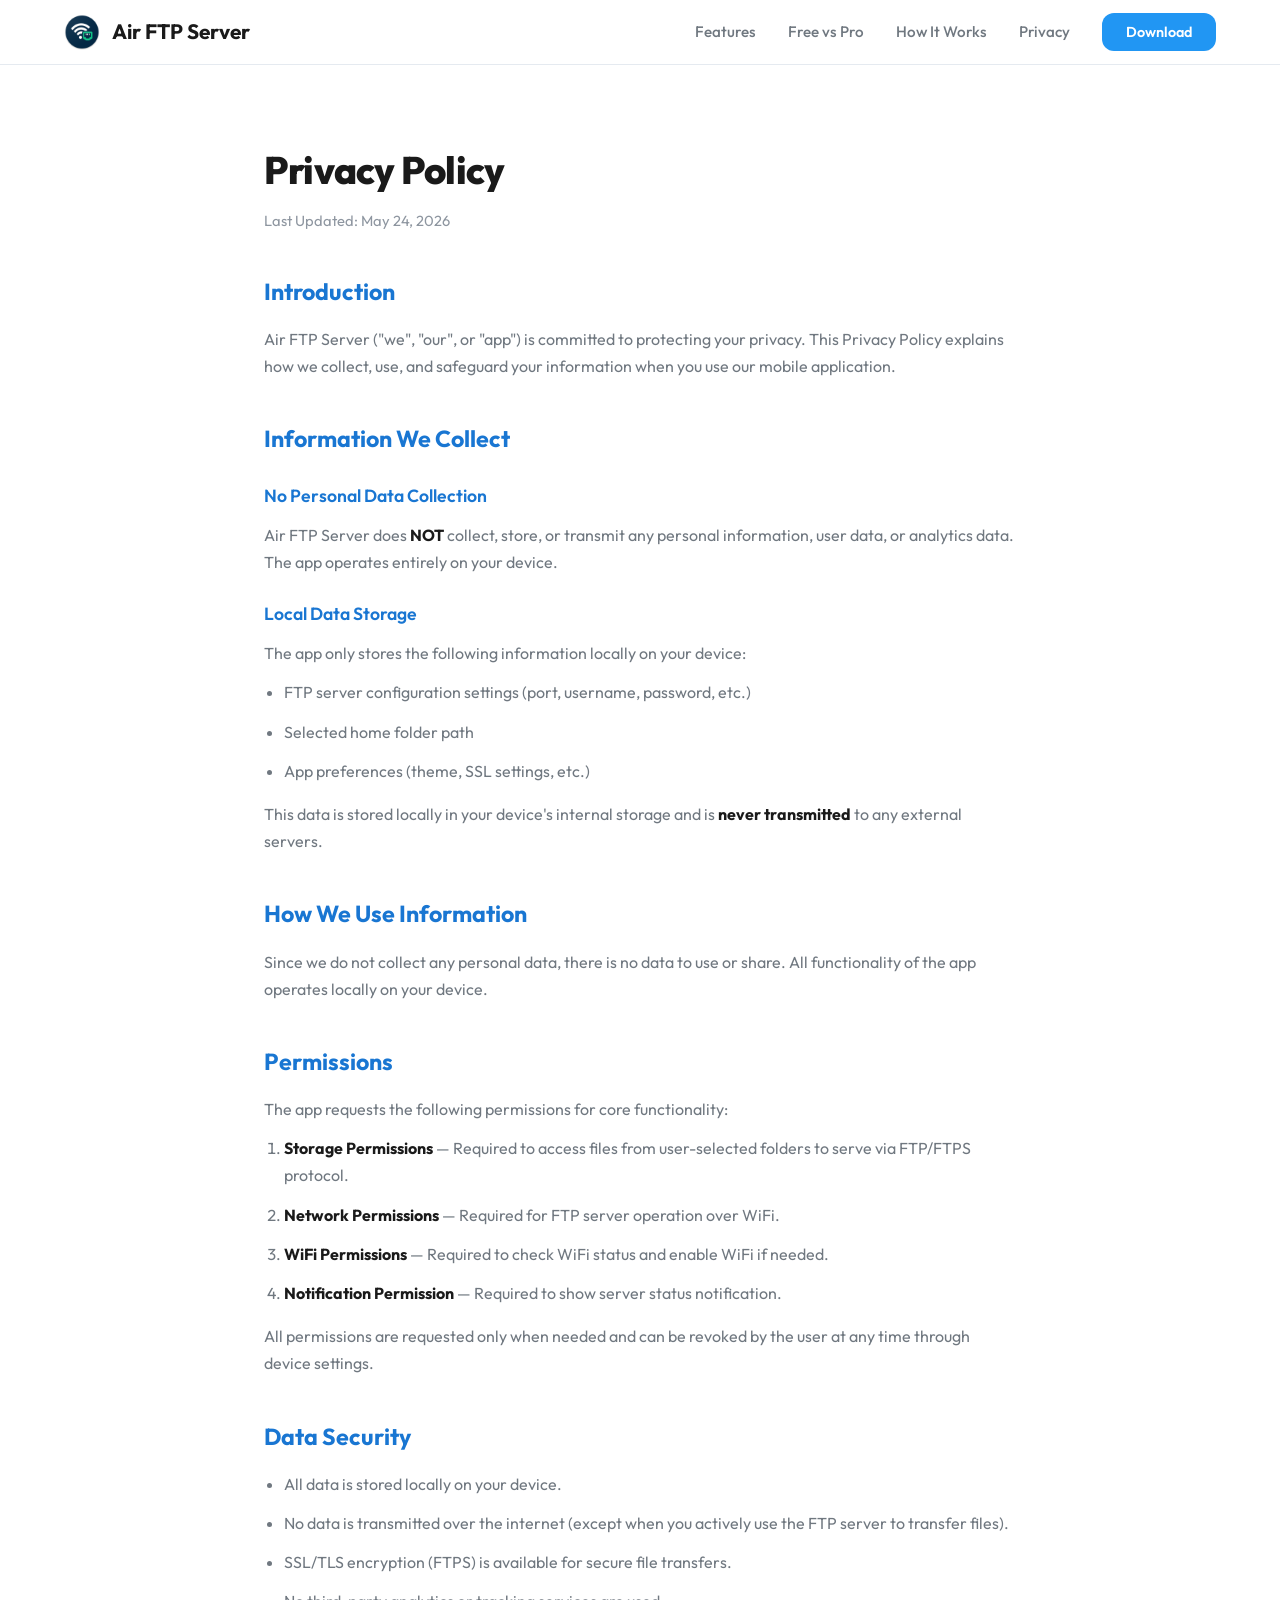
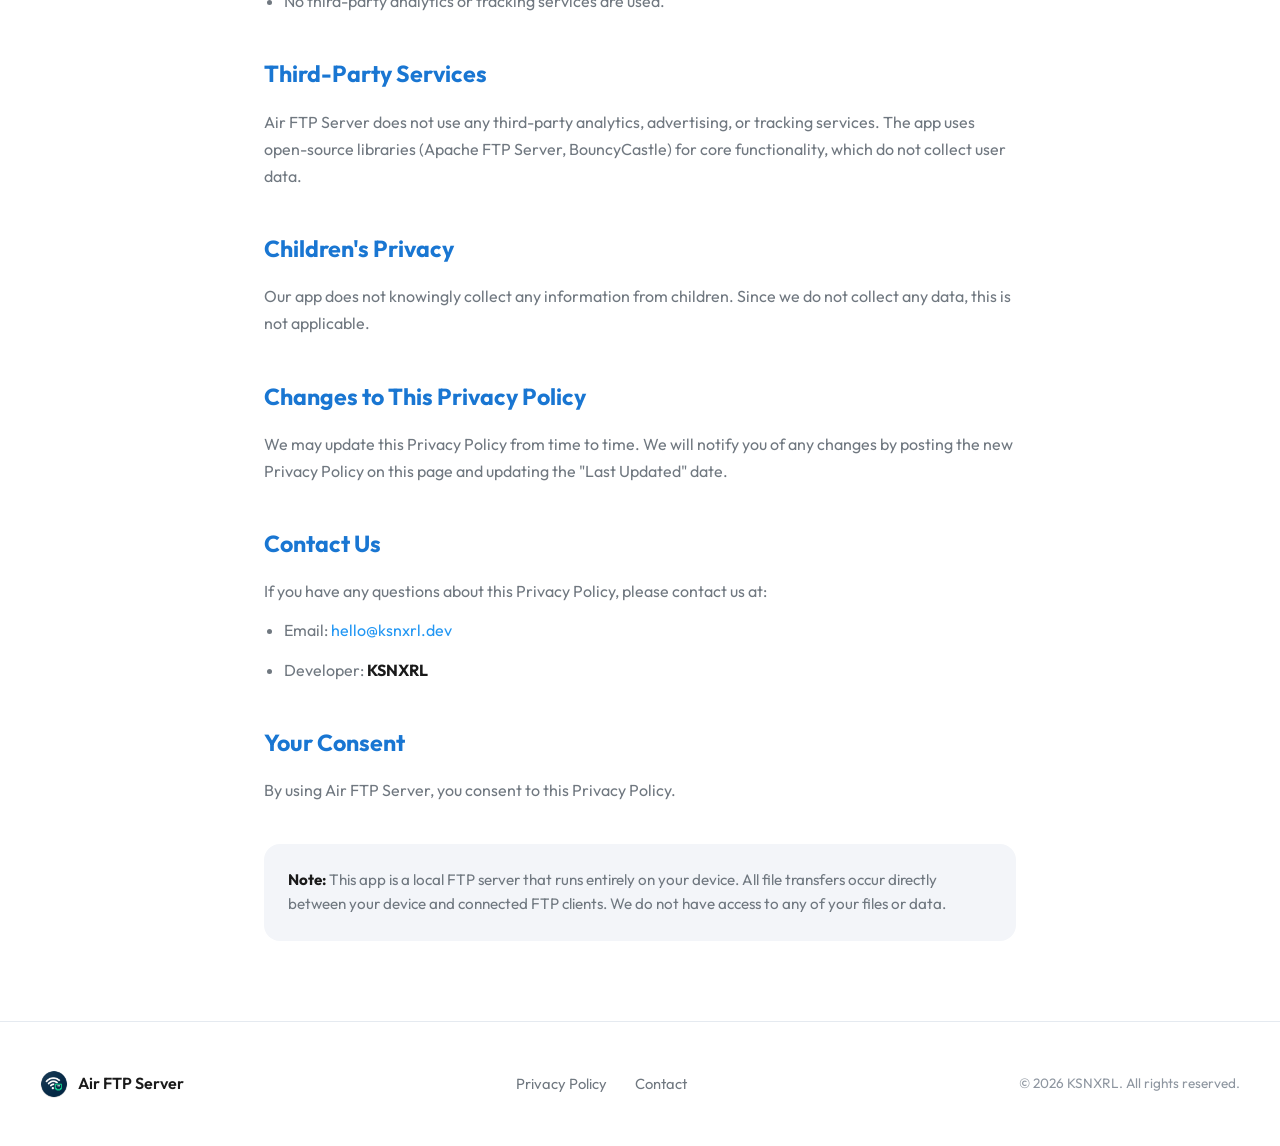
==== commit 35126727: "clean: remove private GitHub repository references from public website" ====
--- a/privacy.html
+++ b/privacy.html
@@ -115,7 +115,6 @@
             <ul class="footer-links">
                 <li><a href="privacy.html">Privacy Policy</a></li>
                 <li><a href="mailto:hello@ksnxrl.dev">Contact</a></li>
-                <li><a href="https://github.com/Kisu06/Air-FTP-Server" target="_blank" rel="noopener">GitHub</a></li>
             </ul>
 
             <span class="footer-copy">&copy; 2026 KSNXRL. All rights reserved.</span>
